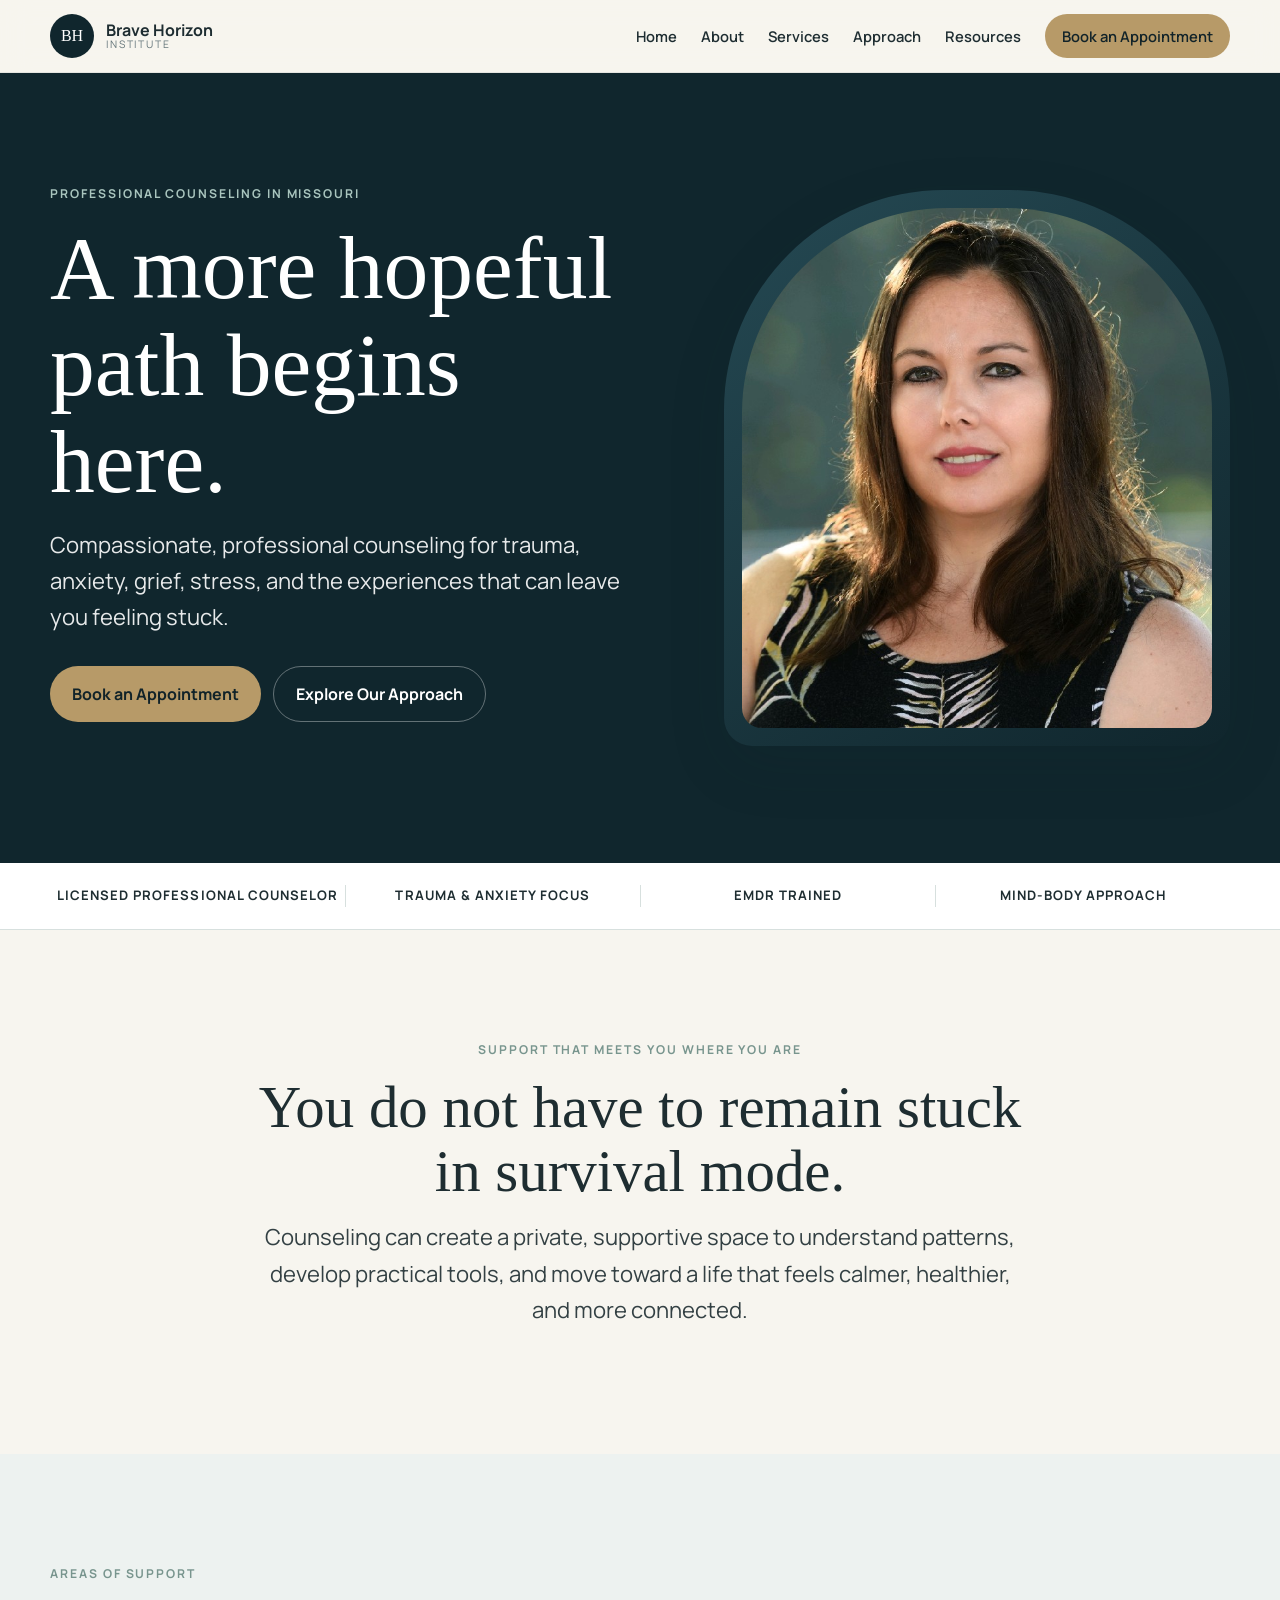
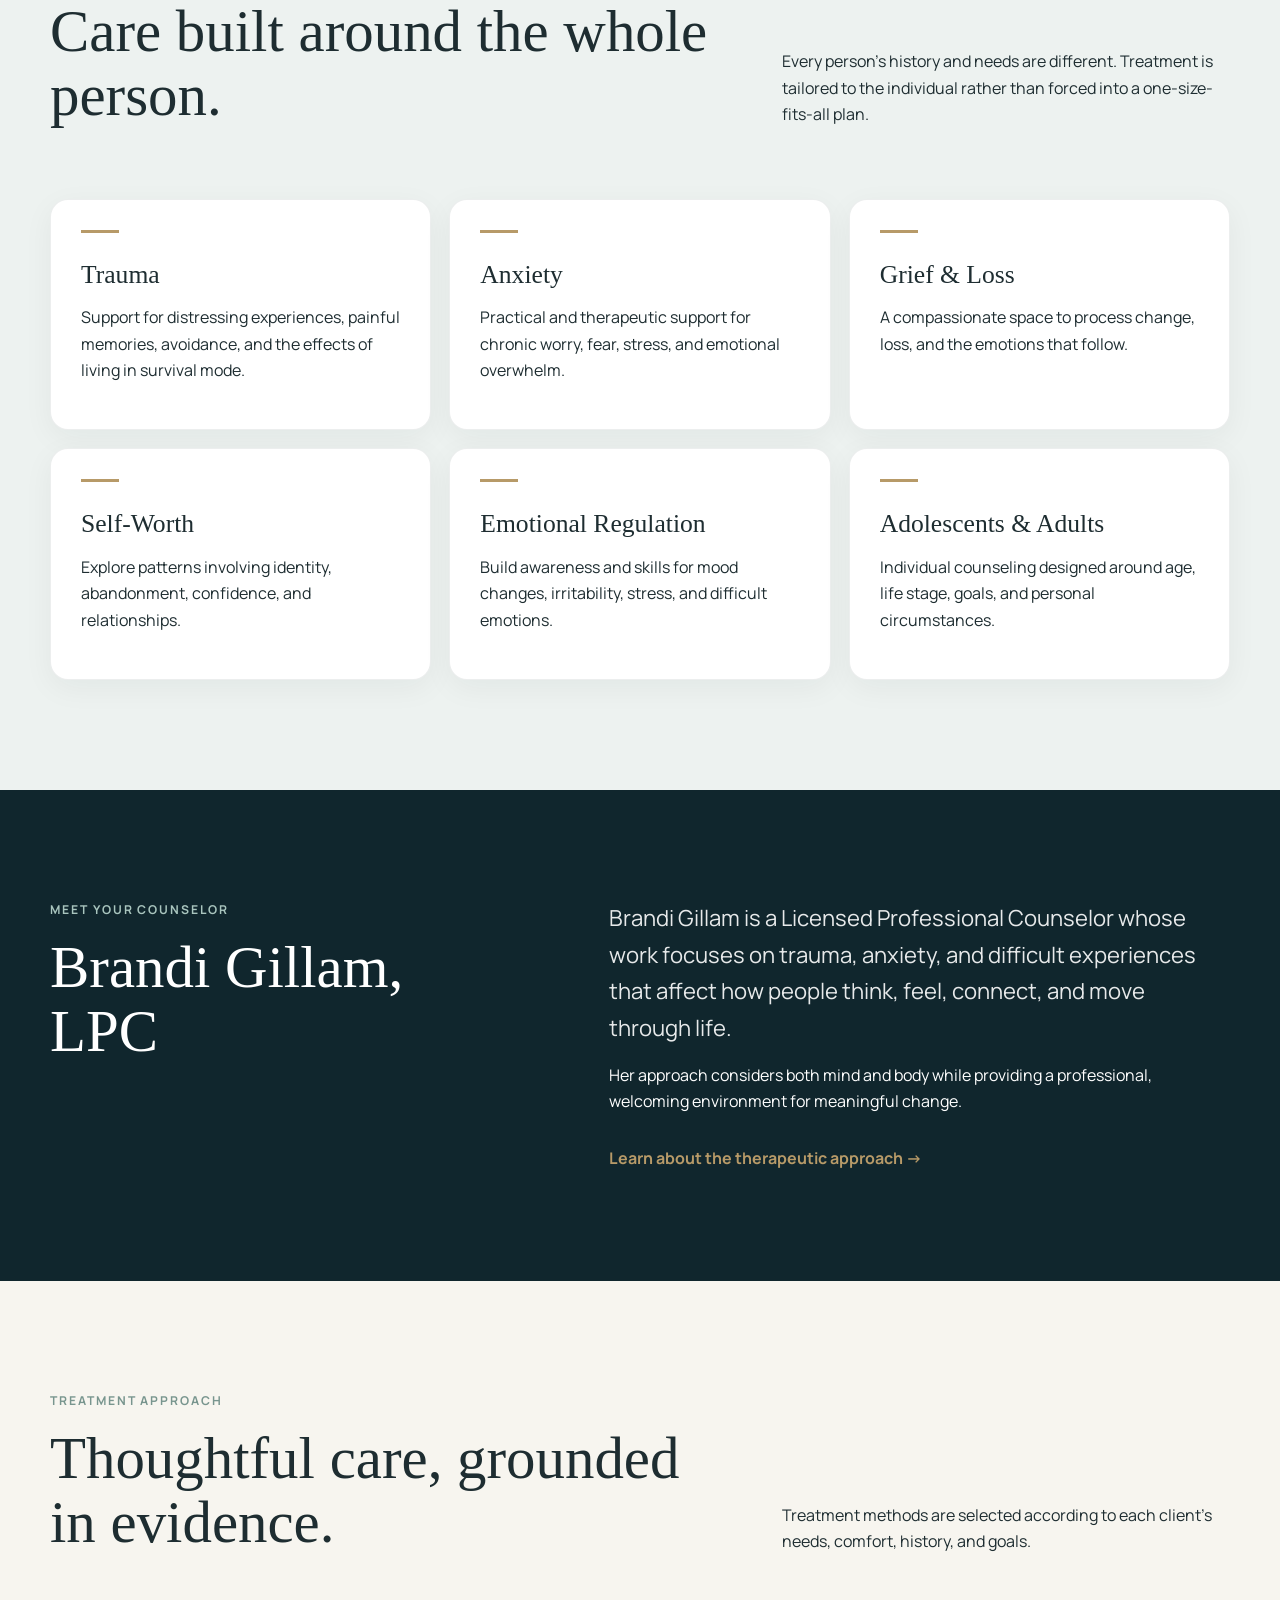
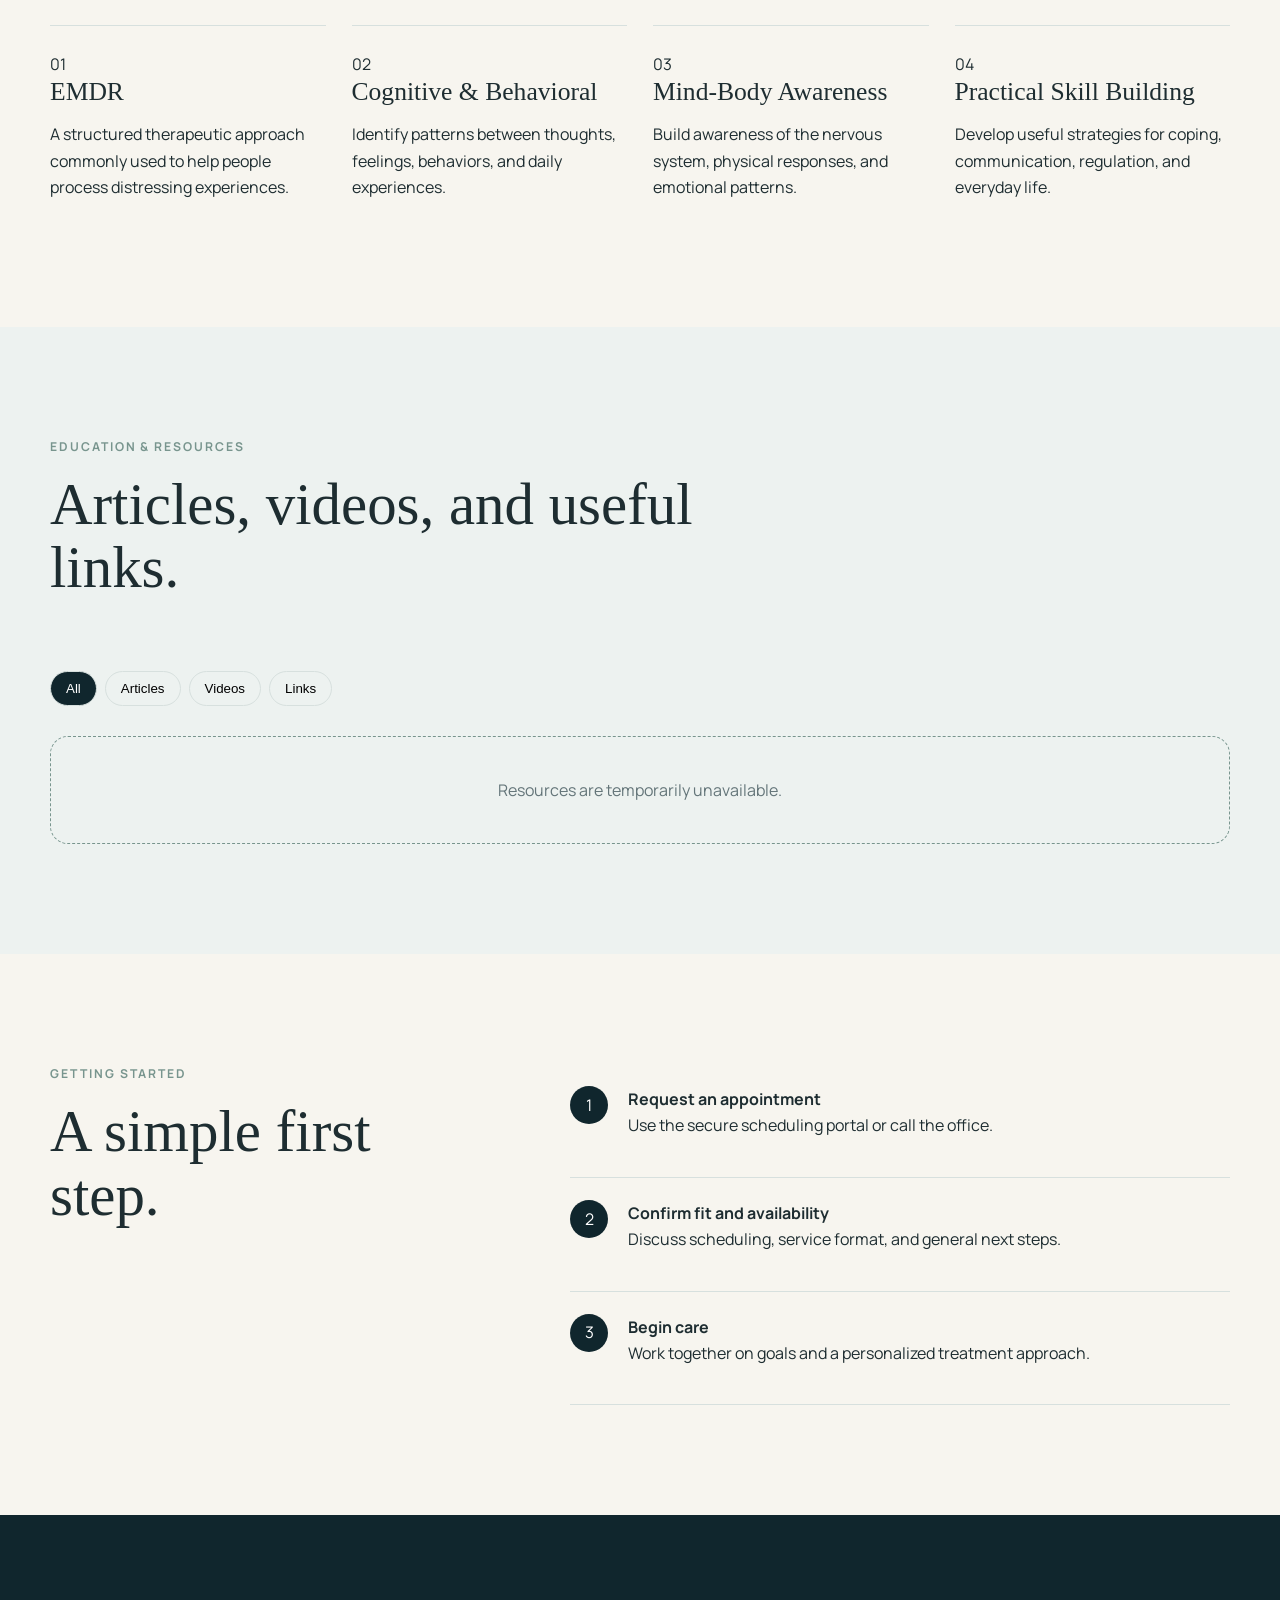
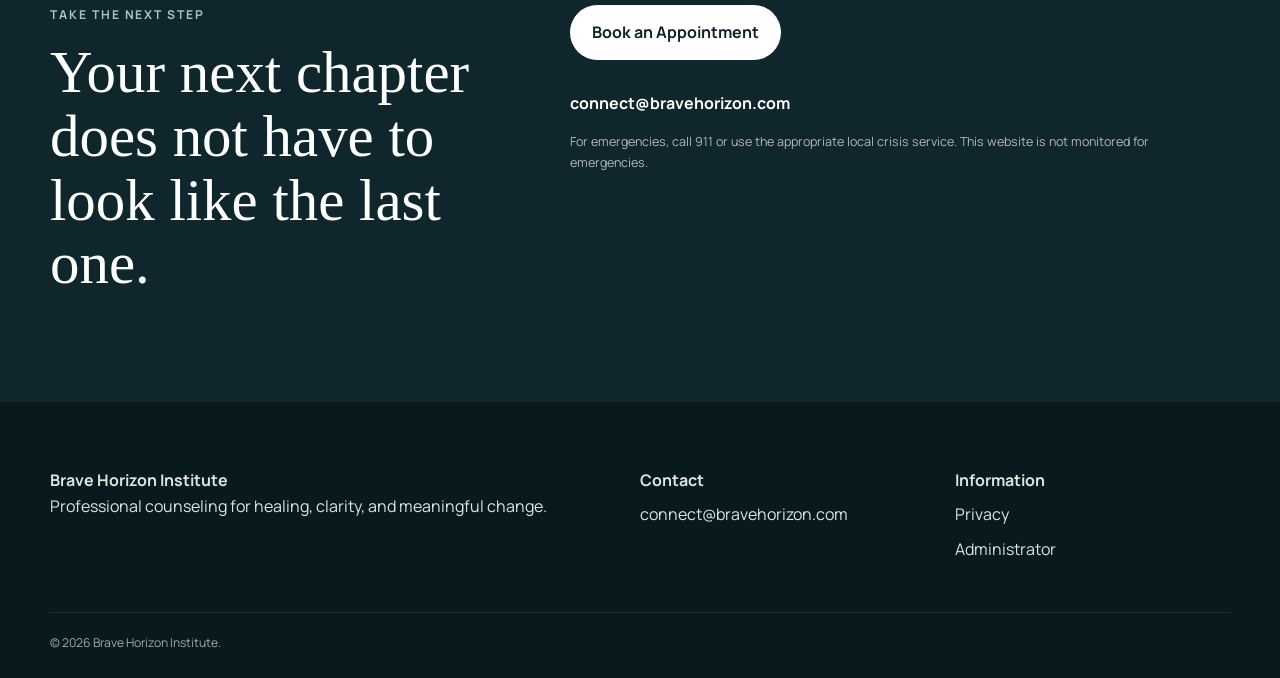
==== index.html @ 256e365d "Add files via upload" ====
<!doctype html>
<html lang="en">
<head>
  <meta charset="utf-8"><meta name="viewport" content="width=device-width, initial-scale=1">
  <title>Brave Horizon Institute | Professional Counseling</title>
  <meta name="description" content="Professional counseling for healing, clarity, and meaningful change.">
  <meta name="theme-color" content="#10262d">
  <link rel="preconnect" href="https://fonts.googleapis.com"><link rel="preconnect" href="https://fonts.gstatic.com" crossorigin>
  <link href="https://fonts.googleapis.com/css2?family=DM+Serif+Display&family=Manrope:wght@400;500;600;700&display=swap" rel="stylesheet">
  <link rel="stylesheet" href="assets/css/styles.css">
</head>
<body>
<a class="skip-link" href="#main">Skip to content</a>
<header class="site-header">
  <a class="brand" href="#home"><span class="brand-mark">BH</span><span><strong>Brave Horizon</strong><small>Institute</small></span></a>
  <button class="nav-toggle" aria-expanded="false" aria-controls="primary-nav">Menu</button>
  <nav id="primary-nav" class="primary-nav"><a href="#home">Home</a><a href="#about">About</a><a href="#services">Services</a><a href="#approach">Approach</a><a href="#resources">Resources</a><a class="button button-small" data-booking-link href="#contact">Book an Appointment</a></nav>
</header>
<main id="main">
<section id="home" class="hero dark-section"><div class="hero-grid container">
  <div class="hero-copy"><p class="eyebrow">Professional counseling in Missouri</p><h1 id="hero-title">A more hopeful path begins here.</h1><p id="hero-text" class="lead">Compassionate, professional counseling for trauma, anxiety, grief, stress, and the experiences that can leave you feeling stuck.</p><div class="actions"><a class="button" data-booking-link href="#contact">Book an Appointment</a><a class="button button-ghost" href="#approach">Explore Our Approach</a></div><p class="privacy-note"></p></div>
  <div class="portrait-card">
    <img
        src="assets/images/brandi-hero.jpg"
        alt="Brandi Gillam, Licensed Professional Counselor"
        class="portrait-image">
</div>
</div></section>
<section class="trust-strip"><div class="container trust-grid"><span>Licensed Professional Counselor</span><span>Trauma & Anxiety Focus</span><span>EMDR Trained</span><span>Mind-Body Approach</span></div></section>
<section class="section light-section"><div class="container narrow"><p class="eyebrow">Support that meets you where you are</p><h2>You do not have to remain stuck in survival mode.</h2><p class="large-copy">Counseling can create a private, supportive space to understand patterns, develop practical tools, and move toward a life that feels calmer, healthier, and more connected.</p></div></section>
<section id="services" class="section soft-section"><div class="container"><div class="section-heading"><div><p class="eyebrow">Areas of support</p><h2>Care built around the whole person.</h2></div><p>Every person’s history and needs are different. Treatment is tailored to the individual rather than forced into a one-size-fits-all plan.</p></div><div class="card-grid">
<article class="service-card"><h3>Trauma</h3><p>Support for distressing experiences, painful memories, avoidance, and the effects of living in survival mode.</p></article><article class="service-card"><h3>Anxiety</h3><p>Practical and therapeutic support for chronic worry, fear, stress, and emotional overwhelm.</p></article><article class="service-card"><h3>Grief & Loss</h3><p>A compassionate space to process change, loss, and the emotions that follow.</p></article><article class="service-card"><h3>Self-Worth</h3><p>Explore patterns involving identity, abandonment, confidence, and relationships.</p></article><article class="service-card"><h3>Emotional Regulation</h3><p>Build awareness and skills for mood changes, irritability, stress, and difficult emotions.</p></article><article class="service-card"><h3>Adolescents & Adults</h3><p>Individual counseling designed around age, life stage, goals, and personal circumstances.</p></article>
</div></div></section>
<section id="about" class="section dark-section"><div class="container split"><div><p class="eyebrow">Meet your counselor</p><h2>Brandi Gillam, LPC</h2></div><div><p class="large-copy" id="about-text">Brandi Gillam is a Licensed Professional Counselor whose work focuses on trauma, anxiety, and difficult experiences that affect how people think, feel, connect, and move through life.</p><p>Her approach considers both mind and body while providing a professional, welcoming environment for meaningful change.</p><a class="text-link" href="#approach">Learn about the therapeutic approach →</a></div></div></section>
<section id="approach" class="section light-section"><div class="container"><div class="section-heading"><div><p class="eyebrow">Treatment approach</p><h2>Thoughtful care, grounded in evidence.</h2></div><p>Treatment methods are selected according to each client’s needs, comfort, history, and goals.</p></div><div class="approach-grid"><article><span>01</span><h3>EMDR</h3><p>A structured therapeutic approach commonly used to help people process distressing experiences.</p></article><article><span>02</span><h3>Cognitive & Behavioral</h3><p>Identify patterns between thoughts, feelings, behaviors, and daily experiences.</p></article><article><span>03</span><h3>Mind-Body Awareness</h3><p>Build awareness of the nervous system, physical responses, and emotional patterns.</p></article><article><span>04</span><h3>Practical Skill Building</h3><p>Develop useful strategies for coping, communication, regulation, and everyday life.</p></article></div></div></section>
<section id="resources" class="section soft-section"><div class="container"><div class="section-heading"><div><p class="eyebrow">Education & resources</p><h2>Articles, videos, and useful links.</h2></div><p></p></div><div class="filter-row"><button class="filter active" data-filter="all">All</button><button class="filter" data-filter="article">Articles</button><button class="filter" data-filter="video">Videos</button><button class="filter" data-filter="link">Links</button></div><div id="resource-grid" class="resource-grid"><div class="empty-state">Resources will appear here after the Google Apps Script URL is configured.</div></div></div></section>
<section class="section light-section"><div class="container process"><div><p class="eyebrow">Getting started</p><h2>A simple first step.</h2></div><ol><li><span>1</span><div><strong>Request an appointment</strong><p>Use the secure scheduling portal or call the office.</p></div></li><li><span>2</span><div><strong>Confirm fit and availability</strong><p>Discuss scheduling, service format, and general next steps.</p></div></li><li><span>3</span><div><strong>Begin care</strong><p>Work together on goals and a personalized treatment approach.</p></div></li></ol></div></section>
<section id="contact" class="cta dark-section"><div class="container cta-grid"><div><p class="eyebrow">Take the next step</p><h2>Your next chapter does not have to look like the last one.</h2></div><div class="cta-actions"><a class="button button-light" data-booking-link href="mailto:connect@bravehorizon.com">Book an Appointment</a><a class="text-link light-link" href="mailto:connect@bravehorizon.com">connect@bravehorizon.com</a><p class="privacy-note">For emergencies, call 911 or use the appropriate local crisis service. This website is not monitored for emergencies.</p></div></div></section>
</main>
<footer class="site-footer"><div class="container footer-grid"><div><strong>Brave Horizon Institute</strong><p>Professional counseling for healing, clarity, and meaningful change.</p></div><div><strong>Contact</strong><a href="mailto:connect@bravehorizon.com">connect@bravehorizon.com</a></div><div><strong>Information</strong><a href="privacy.html">Privacy</a><a href="admin.html">Administrator</a></div></div><div class="container footer-bottom">© <span id="year"></span> Brave Horizon Institute.</div></footer>
<script src="assets/js/config.js"></script><script src="assets/js/site.js"></script>
</body></html>
---- assets/css/styles.css ----
:root{--navy:#10262d;--ivory:#f7f5ef;--white:#fff;--sage:#78958e;--gold:#b79a68;--text:#1e2d31;--muted:#647579;--line:#d7e0de;--soft:#edf2f0;--danger:#8a4a51;--radius:18px;--shadow:0 20px 60px rgba(16,38,45,.12)}*{box-sizing:border-box}html{scroll-behavior:smooth}body{margin:0;font-family:Manrope,Arial,sans-serif;color:var(--text);background:var(--ivory);line-height:1.65}h1,h2,h3{font-family:Georgia,serif;font-weight:400;line-height:1.08;margin:0 0 1rem}h1{font-size:clamp(3rem,7vw,6.5rem)}h2{font-size:clamp(2.2rem,4.6vw,4.3rem)}h3{font-size:1.6rem}p{margin:0 0 1rem}a{color:inherit}.container{width:min(1180px,calc(100% - 40px));margin:auto}.narrow{width:min(780px,calc(100% - 40px));text-align:center}.section{padding:110px 0}.dark-section{background:var(--navy);color:var(--white)}.light-section{background:var(--ivory)}.soft-section{background:var(--soft)}.eyebrow{text-transform:uppercase;letter-spacing:.16em;font-weight:700;font-size:.76rem;color:var(--sage)}.dark-section .eyebrow{color:#a9c5be}.lead,.large-copy{font-size:clamp(1.12rem,2vw,1.38rem);opacity:.9}.skip-link{position:absolute;left:-9999px}.skip-link:focus{left:15px;top:15px;z-index:1000;background:#fff;padding:10px}.site-header{position:sticky;top:0;z-index:50;display:flex;align-items:center;justify-content:space-between;padding:14px max(20px,calc((100vw - 1180px)/2));background:rgba(247,245,239,.94);backdrop-filter:blur(14px);border-bottom:1px solid rgba(16,38,45,.08)}.brand{display:flex;align-items:center;gap:12px;text-decoration:none}.brand-mark{width:44px;height:44px;border-radius:50%;background:var(--navy);color:#fff;display:grid;place-items:center;font-family:Georgia,serif}.brand strong,.brand small{display:block;line-height:1.1}.brand small{text-transform:uppercase;letter-spacing:.18em;font-size:.65rem;color:var(--muted)}.primary-nav{display:flex;align-items:center;gap:24px}.primary-nav a{text-decoration:none;font-weight:600;font-size:.92rem}.nav-toggle{display:none}.button{display:inline-flex;justify-content:center;align-items:center;border:0;border-radius:999px;padding:14px 22px;background:var(--gold);color:#112329;text-decoration:none;font:inherit;font-weight:700;cursor:pointer}.button-small{padding:10px 17px}.button-ghost{background:transparent;color:#fff;border:1px solid rgba(255,255,255,.35)}.button-light{background:#fff}.button-secondary{background:#dfe7e4}.hero{min-height:790px;display:flex;align-items:center;padding:90px 0}.hero-grid{display:grid;grid-template-columns:1.08fr .92fr;gap:80px;align-items:center}.actions{display:flex;gap:12px;flex-wrap:wrap;margin:30px 0}.privacy-note{font-size:.78rem;opacity:.68;max-width:580px}.portrait-card{background:linear-gradient(145deg,#254953,#10262d);padding:18px;border-radius:220px 220px 28px 28px;box-shadow:var(--shadow)}.portrait-placeholder{min-height:520px;border-radius:205px 205px 20px 20px;border:1px solid rgba(255,255,255,.2);display:flex;flex-direction:column;align-items:center;justify-content:center;text-align:center;padding:40px}.trust-strip{background:#fff;border-bottom:1px solid var(--line)}.trust-grid{display:grid;grid-template-columns:repeat(4,1fr);padding:22px 0;text-align:center;font-size:.82rem;font-weight:700;text-transform:uppercase;letter-spacing:.08em}.trust-grid span+span{border-left:1px solid var(--line)}.section-heading{display:grid;grid-template-columns:1.2fr .8fr;gap:60px;align-items:end;margin-bottom:55px}.card-grid,.resource-grid{display:grid;grid-template-columns:repeat(3,1fr);gap:18px}.service-card,.resource-card{background:#fff;padding:30px;border-radius:var(--radius);border:1px solid rgba(16,38,45,.08);box-shadow:0 8px 30px rgba(16,38,45,.05)}.service-card:before{content:"";display:block;width:38px;height:3px;background:var(--gold);margin-bottom:28px}.split{display:grid;grid-template-columns:.85fr 1.15fr;gap:100px}.text-link{display:inline-block;margin-top:14px;font-weight:700;color:var(--gold);text-decoration:none}.approach-grid{display:grid;grid-template-columns:repeat(4,1fr);gap:26px}.approach-grid article{border-top:1px solid var(--line);padding-top:25px}.filter-row{display:flex;gap:8px;margin-bottom:30px;flex-wrap:wrap}.filter{border:1px solid var(--line);background:transparent;border-radius:999px;padding:9px 15px;cursor:pointer}.filter.active{background:var(--navy);color:#fff}.resource-card img{width:100%;height:190px;object-fit:cover;border-radius:12px;margin-bottom:18px}.resource-meta{display:flex;gap:12px;font-size:.72rem;text-transform:uppercase;letter-spacing:.1em;color:var(--muted)}.empty-state{grid-column:1/-1;border:1px dashed var(--sage);padding:40px;text-align:center;border-radius:var(--radius);color:var(--muted)}.process,.cta-grid{display:grid;grid-template-columns:.8fr 1.2fr;gap:80px}.process ol{list-style:none;margin:0;padding:0}.process li{display:flex;gap:20px;padding:22px 0;border-bottom:1px solid var(--line)}.process li>span{width:38px;height:38px;display:grid;place-items:center;border-radius:50%;background:var(--navy);color:#fff}.cta{padding:90px 0}.cta-actions{display:flex;flex-direction:column;align-items:flex-start;gap:16px}.light-link{color:#fff}.site-footer{background:#091a1f;color:#dbe6e3;padding:65px 0 25px}.footer-grid{display:grid;grid-template-columns:2fr 1fr 1fr;gap:40px}.footer-grid a{display:block;text-decoration:none;margin-top:8px}.footer-bottom{margin-top:50px;padding-top:20px;border-top:1px solid rgba(255,255,255,.12);font-size:.76rem;opacity:.7}.legal-page{padding:70px 0;max-width:800px}.legal-page h1{font-size:3.5rem}.legal-page h2{font-size:2rem;margin-top:35px}.admin-body{background:var(--navy);min-height:100vh}.admin-shell{width:min(1250px,calc(100% - 32px));margin:auto;padding:35px 0;display:grid;grid-template-columns:340px 1fr;gap:28px}.admin-brand{color:#fff;padding:25px}.admin-brand .brand{margin-bottom:100px}.admin-panel{background:var(--ivory);border-radius:24px;padding:38px;min-height:85vh}.admin-panel h2{font-size:2.6rem}label{display:block;font-size:.84rem;font-weight:700;margin-bottom:17px}input,textarea,select{width:100%;margin-top:7px;border:1px solid var(--line);border-radius:10px;background:#fff;padding:12px 13px;font:inherit;color:var(--text)}.field-grid{display:grid;grid-template-columns:1fr 1fr;gap:18px}.form-actions,.dashboard-header{display:flex;justify-content:space-between;gap:12px;align-items:center}.security-banner{padding:15px;background:#fff3d9;border:1px solid #e1c57d;border-radius:10px;margin-bottom:25px}.content-form{background:#fff;padding:25px;border-radius:16px;border:1px solid var(--line)}.admin-table-wrap{overflow:auto;margin-top:30px}.admin-table{width:100%;border-collapse:collapse;background:#fff}.admin-table th,.admin-table td{text-align:left;padding:13px;border-bottom:1px solid var(--line);font-size:.85rem}.table-actions{display:flex;gap:6px}.mini-button{border:0;border-radius:8px;padding:7px 10px;cursor:pointer}.danger{color:var(--danger)}
@media(max-width:900px){.primary-nav{display:none;position:absolute;left:20px;right:20px;top:72px;background:#fff;padding:20px;border-radius:15px;box-shadow:var(--shadow);flex-direction:column}.primary-nav.open{display:flex}.nav-toggle{display:block}.hero-grid,.section-heading,.split,.process,.cta-grid,.admin-shell{grid-template-columns:1fr}.trust-grid,.approach-grid{grid-template-columns:repeat(2,1fr)}.card-grid,.resource-grid{grid-template-columns:repeat(2,1fr)}.admin-brand .brand{margin-bottom:30px}}@media(max-width:620px){.section{padding:75px 0}.card-grid,.resource-grid,.trust-grid,.approach-grid,.footer-grid,.field-grid{grid-template-columns:1fr}.trust-grid span+span{border-left:0;border-top:1px solid var(--line);padding-top:12px}.portrait-placeholder{min-height:380px}.admin-panel{padding:22px}}
.portrait-image{
    width:100%;
    display:block;
    border-radius:205px 205px 20px 20px;
    object-fit:cover;
    min-height:520px;
}
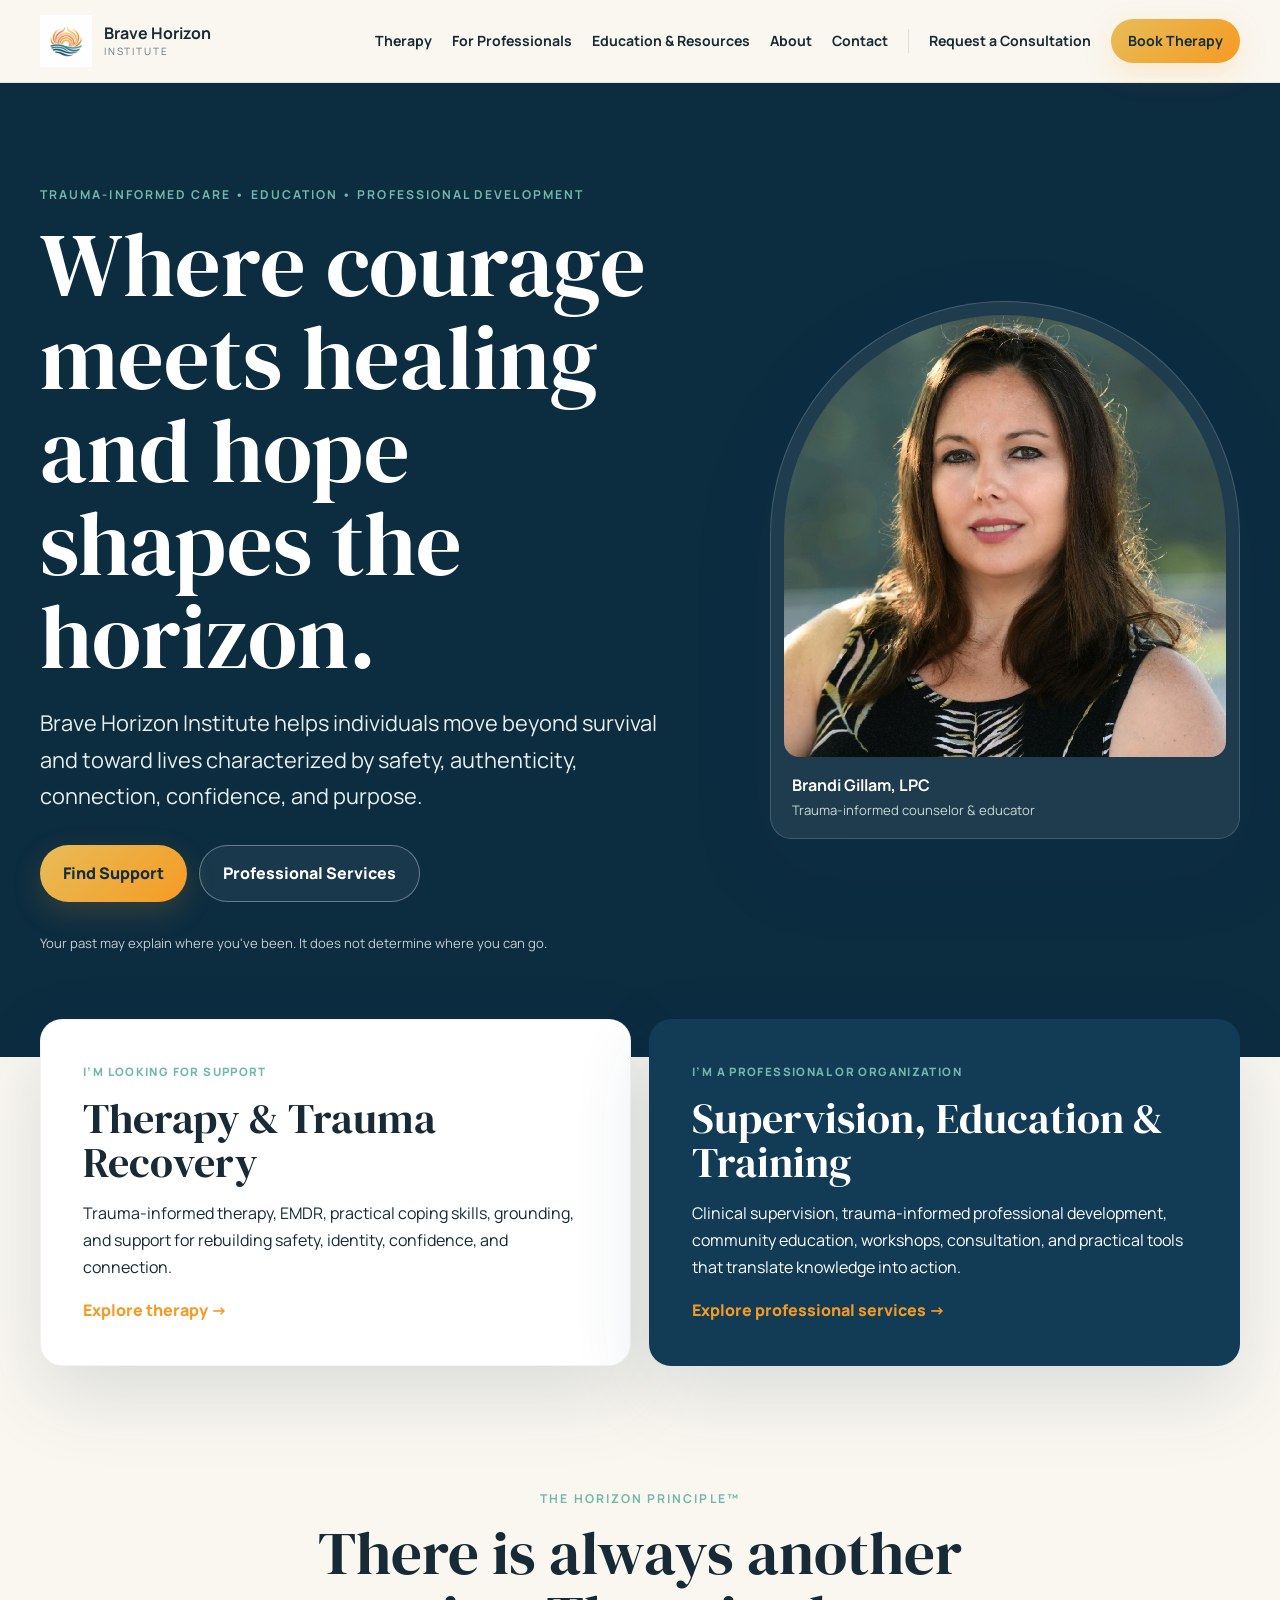
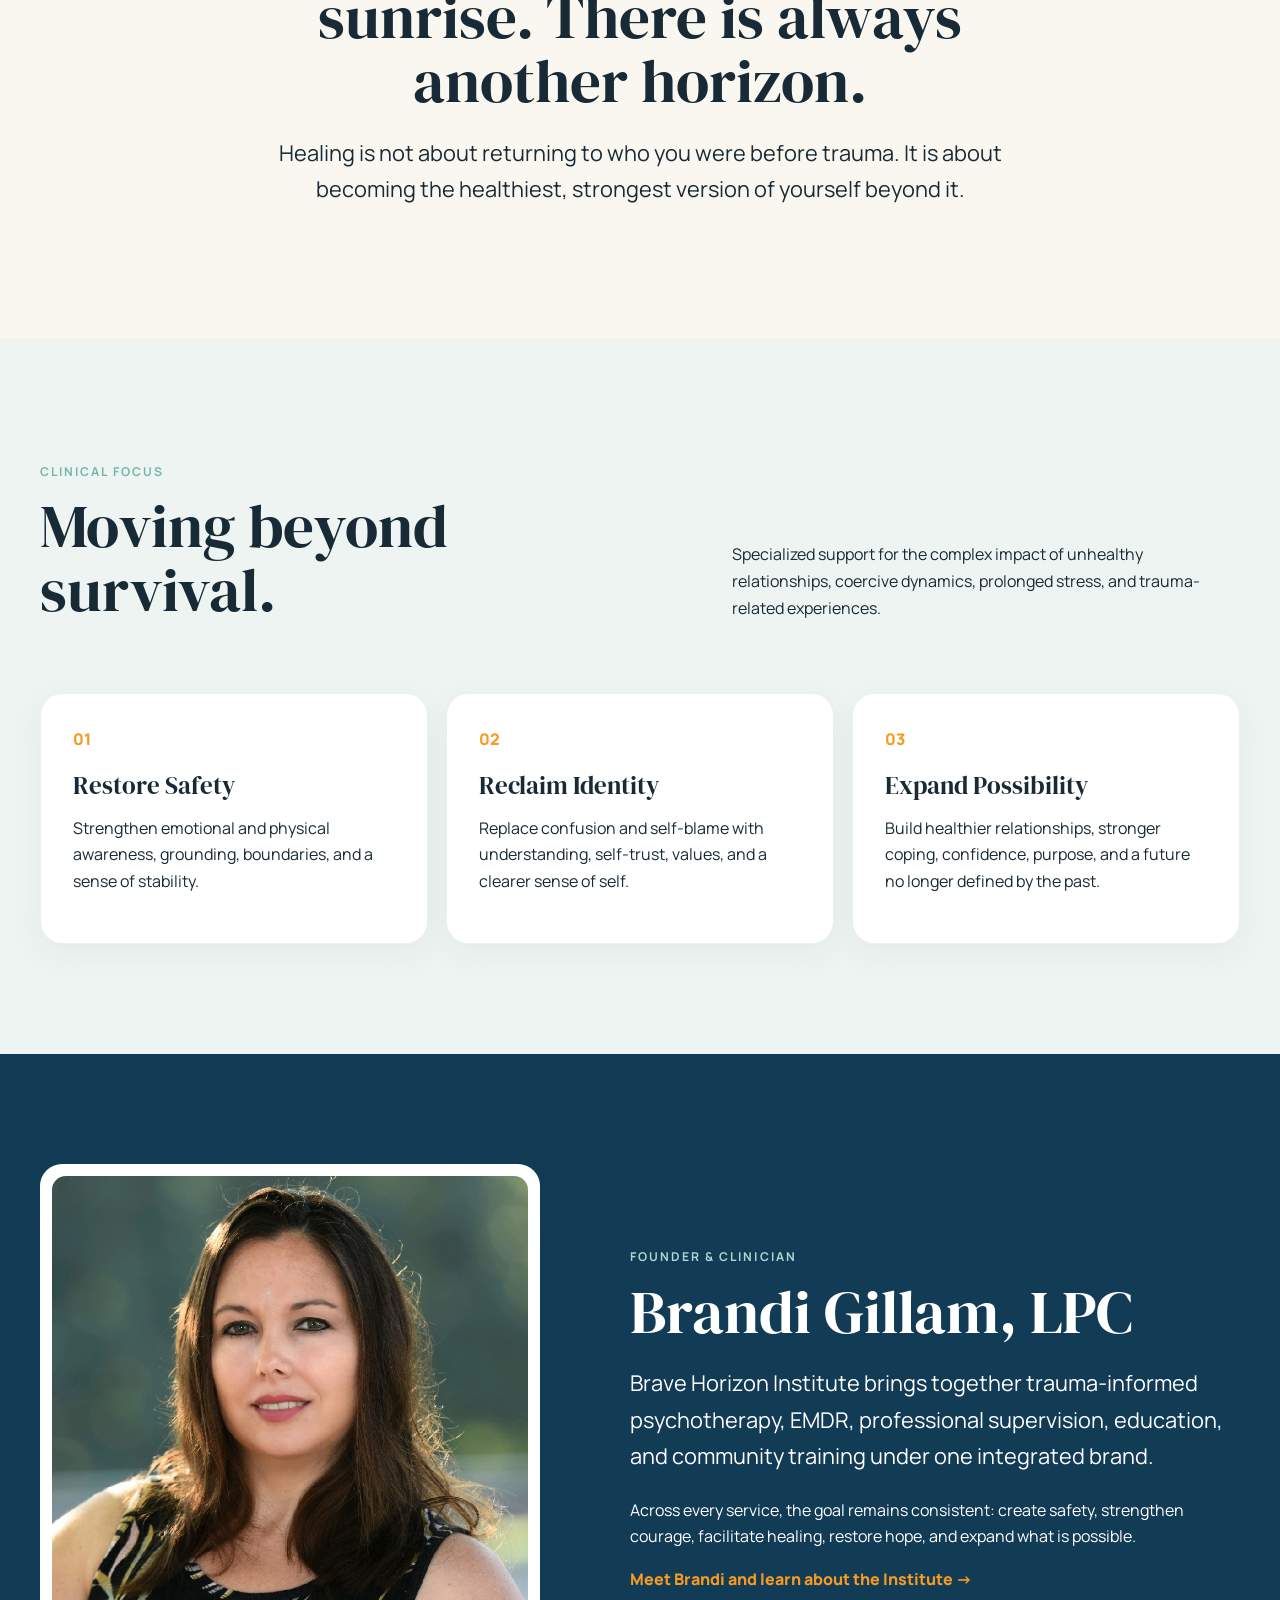
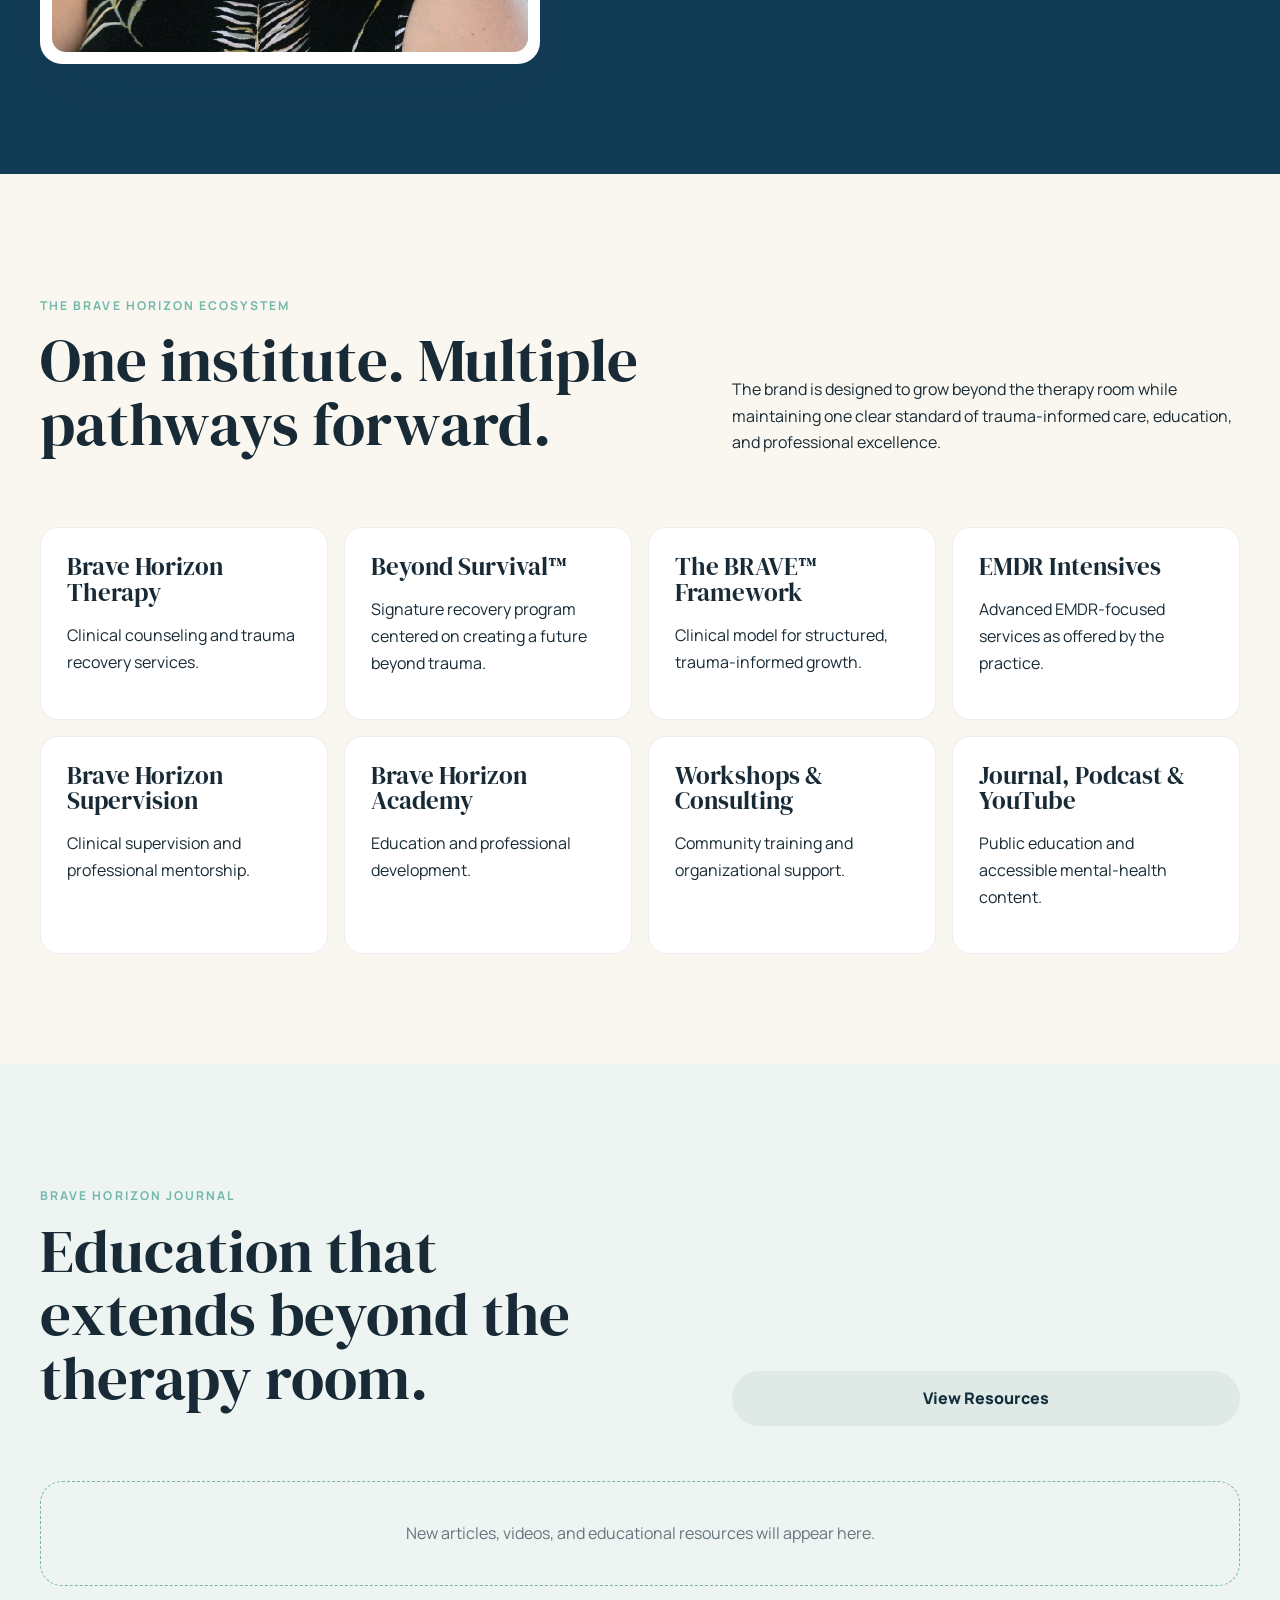
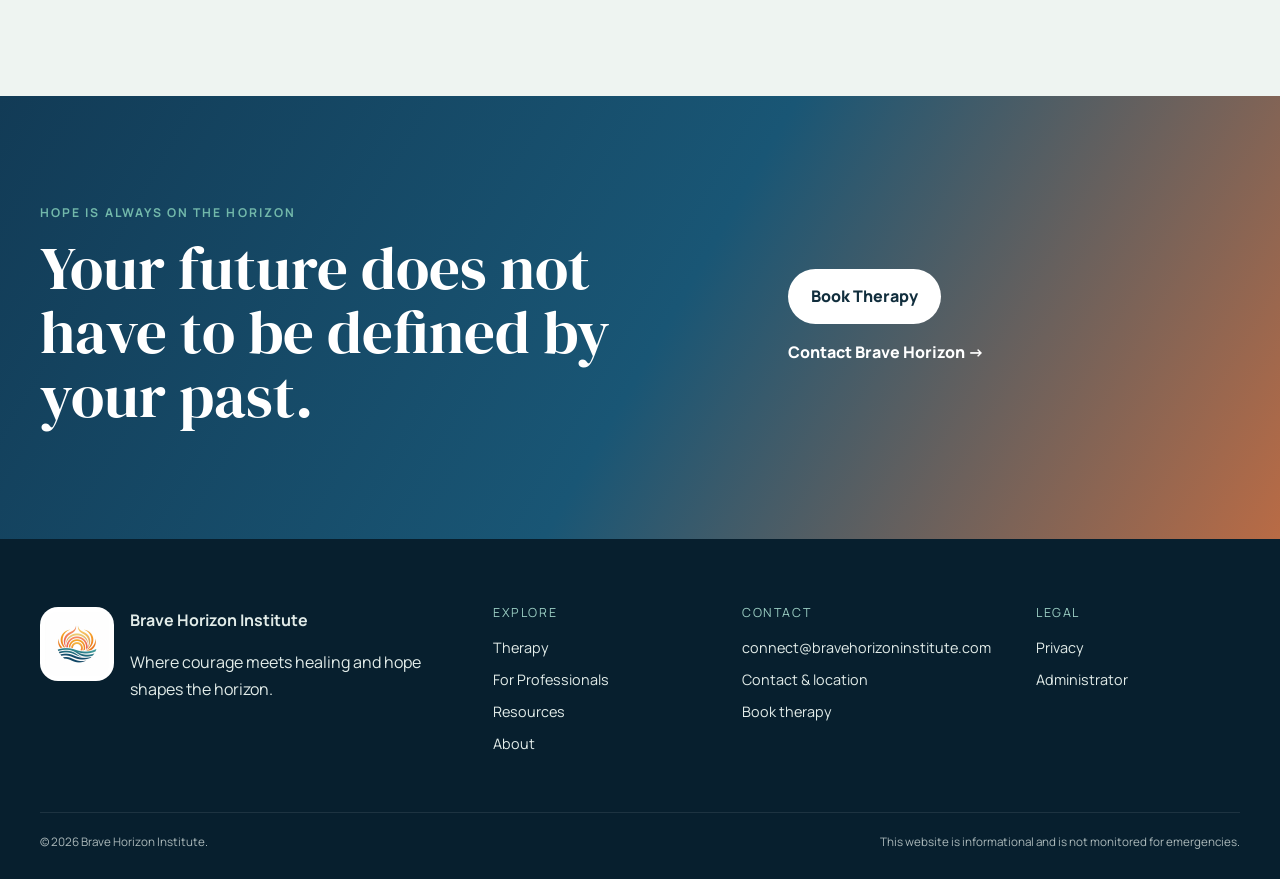
==== commit 8df88bd3: "Add files via upload" ====
--- a/index.html
+++ b/index.html
@@ -1,42 +1,167 @@
 <!doctype html>
 <html lang="en">
 <head>
-  <meta charset="utf-8"><meta name="viewport" content="width=device-width, initial-scale=1">
-  <title>Brave Horizon Institute | Professional Counseling</title>
-  <meta name="description" content="Professional counseling for healing, clarity, and meaningful change.">
-  <meta name="theme-color" content="#10262d">
-  <link rel="preconnect" href="https://fonts.googleapis.com"><link rel="preconnect" href="https://fonts.gstatic.com" crossorigin>
+  <meta charset="utf-8">
+  <meta name="viewport" content="width=device-width,initial-scale=1">
+  <title>Brave Horizon Institute | Trauma-Informed Therapy, Education & Professional Development</title>
+  <meta name="description" content="Trauma-informed therapy, education, supervision, and professional development focused on moving beyond survival.">
+  <meta name="theme-color" content="#123b56">
+  <link rel="preconnect" href="https://fonts.googleapis.com">
+  <link rel="preconnect" href="https://fonts.gstatic.com" crossorigin>
   <link href="https://fonts.googleapis.com/css2?family=DM+Serif+Display&family=Manrope:wght@400;500;600;700&display=swap" rel="stylesheet">
   <link rel="stylesheet" href="assets/css/styles.css">
 </head>
 <body>
 <a class="skip-link" href="#main">Skip to content</a>
-<header class="site-header">
-  <a class="brand" href="#home"><span class="brand-mark">BH</span><span><strong>Brave Horizon</strong><small>Institute</small></span></a>
-  <button class="nav-toggle" aria-expanded="false" aria-controls="primary-nav">Menu</button>
-  <nav id="primary-nav" class="primary-nav"><a href="#home">Home</a><a href="#about">About</a><a href="#services">Services</a><a href="#approach">Approach</a><a href="#resources">Resources</a><a class="button button-small" data-booking-link href="#contact">Book an Appointment</a></nav>
+
+<header class="site-header" data-header>
+  <div class="container nav-shell">
+    <a class="brand" href="index.html" aria-label="Brave Horizon Institute home">
+      <img src="assets/images/brave-horizon-logo-primary.png" alt="" class="brand-logo">
+      <span class="brand-wordmark"><strong>Brave Horizon</strong><small>Institute</small></span>
+    </a>
+    <button class="nav-toggle" aria-expanded="false" aria-controls="site-nav">Menu</button>
+    <nav id="site-nav" class="site-nav" aria-label="Primary navigation">
+      <a href="therapy.html">Therapy</a>
+      <a href="professionals.html">For Professionals</a>
+      <a href="resources.html">Education & Resources</a>
+      <a href="about.html">About</a>
+      <a href="contact.html">Contact</a>
+      <a class="portal-link" href="consultation.html">Request a Consultation</a>
+      <a class="button button-small" href="book.html">Book Therapy</a>
+    </nav>
+  </div>
 </header>
+
 <main id="main">
-<section id="home" class="hero dark-section"><div class="hero-grid container">
-  <div class="hero-copy"><p class="eyebrow">Professional counseling in Missouri</p><h1 id="hero-title">A more hopeful path begins here.</h1><p id="hero-text" class="lead">Compassionate, professional counseling for trauma, anxiety, grief, stress, and the experiences that can leave you feeling stuck.</p><div class="actions"><a class="button" data-booking-link href="#contact">Book an Appointment</a><a class="button button-ghost" href="#approach">Explore Our Approach</a></div><p class="privacy-note"></p></div>
-  <div class="portrait-card">
-    <img
-        src="assets/images/brandi-hero.jpg"
-        alt="Brandi Gillam, Licensed Professional Counselor"
-        class="portrait-image">
-</div>
-</div></section>
-<section class="trust-strip"><div class="container trust-grid"><span>Licensed Professional Counselor</span><span>Trauma & Anxiety Focus</span><span>EMDR Trained</span><span>Mind-Body Approach</span></div></section>
-<section class="section light-section"><div class="container narrow"><p class="eyebrow">Support that meets you where you are</p><h2>You do not have to remain stuck in survival mode.</h2><p class="large-copy">Counseling can create a private, supportive space to understand patterns, develop practical tools, and move toward a life that feels calmer, healthier, and more connected.</p></div></section>
-<section id="services" class="section soft-section"><div class="container"><div class="section-heading"><div><p class="eyebrow">Areas of support</p><h2>Care built around the whole person.</h2></div><p>Every person’s history and needs are different. Treatment is tailored to the individual rather than forced into a one-size-fits-all plan.</p></div><div class="card-grid">
-<article class="service-card"><h3>Trauma</h3><p>Support for distressing experiences, painful memories, avoidance, and the effects of living in survival mode.</p></article><article class="service-card"><h3>Anxiety</h3><p>Practical and therapeutic support for chronic worry, fear, stress, and emotional overwhelm.</p></article><article class="service-card"><h3>Grief & Loss</h3><p>A compassionate space to process change, loss, and the emotions that follow.</p></article><article class="service-card"><h3>Self-Worth</h3><p>Explore patterns involving identity, abandonment, confidence, and relationships.</p></article><article class="service-card"><h3>Emotional Regulation</h3><p>Build awareness and skills for mood changes, irritability, stress, and difficult emotions.</p></article><article class="service-card"><h3>Adolescents & Adults</h3><p>Individual counseling designed around age, life stage, goals, and personal circumstances.</p></article>
-</div></div></section>
-<section id="about" class="section dark-section"><div class="container split"><div><p class="eyebrow">Meet your counselor</p><h2>Brandi Gillam, LPC</h2></div><div><p class="large-copy" id="about-text">Brandi Gillam is a Licensed Professional Counselor whose work focuses on trauma, anxiety, and difficult experiences that affect how people think, feel, connect, and move through life.</p><p>Her approach considers both mind and body while providing a professional, welcoming environment for meaningful change.</p><a class="text-link" href="#approach">Learn about the therapeutic approach →</a></div></div></section>
-<section id="approach" class="section light-section"><div class="container"><div class="section-heading"><div><p class="eyebrow">Treatment approach</p><h2>Thoughtful care, grounded in evidence.</h2></div><p>Treatment methods are selected according to each client’s needs, comfort, history, and goals.</p></div><div class="approach-grid"><article><span>01</span><h3>EMDR</h3><p>A structured therapeutic approach commonly used to help people process distressing experiences.</p></article><article><span>02</span><h3>Cognitive & Behavioral</h3><p>Identify patterns between thoughts, feelings, behaviors, and daily experiences.</p></article><article><span>03</span><h3>Mind-Body Awareness</h3><p>Build awareness of the nervous system, physical responses, and emotional patterns.</p></article><article><span>04</span><h3>Practical Skill Building</h3><p>Develop useful strategies for coping, communication, regulation, and everyday life.</p></article></div></div></section>
-<section id="resources" class="section soft-section"><div class="container"><div class="section-heading"><div><p class="eyebrow">Education & resources</p><h2>Articles, videos, and useful links.</h2></div><p></p></div><div class="filter-row"><button class="filter active" data-filter="all">All</button><button class="filter" data-filter="article">Articles</button><button class="filter" data-filter="video">Videos</button><button class="filter" data-filter="link">Links</button></div><div id="resource-grid" class="resource-grid"><div class="empty-state">Resources will appear here after the Google Apps Script URL is configured.</div></div></div></section>
-<section class="section light-section"><div class="container process"><div><p class="eyebrow">Getting started</p><h2>A simple first step.</h2></div><ol><li><span>1</span><div><strong>Request an appointment</strong><p>Use the secure scheduling portal or call the office.</p></div></li><li><span>2</span><div><strong>Confirm fit and availability</strong><p>Discuss scheduling, service format, and general next steps.</p></div></li><li><span>3</span><div><strong>Begin care</strong><p>Work together on goals and a personalized treatment approach.</p></div></li></ol></div></section>
-<section id="contact" class="cta dark-section"><div class="container cta-grid"><div><p class="eyebrow">Take the next step</p><h2>Your next chapter does not have to look like the last one.</h2></div><div class="cta-actions"><a class="button button-light" data-booking-link href="mailto:connect@bravehorizon.com">Book an Appointment</a><a class="text-link light-link" href="mailto:connect@bravehorizon.com">connect@bravehorizon.com</a><p class="privacy-note">For emergencies, call 911 or use the appropriate local crisis service. This website is not monitored for emergencies.</p></div></div></section>
+<section class="hero hero-home">
+  <div class="hero-bg" aria-hidden="true"></div>
+  <div class="container hero-grid">
+    <div class="hero-copy">
+      <p class="eyebrow">Trauma-informed care • education • professional development</p>
+      <h1>Where courage meets healing and hope shapes the horizon.</h1>
+      <p class="lead">Brave Horizon Institute helps individuals move beyond survival and toward lives characterized by safety, authenticity, connection, confidence, and purpose.</p>
+      <div class="actions">
+        <a class="button" href="therapy.html">Find Support</a>
+        <a class="button button-ghost" href="professionals.html">Professional Services</a>
+      </div>
+      <p class="microcopy">Your past may explain where you've been. It does not determine where you can go.</p>
+    </div>
+    <div class="hero-portrait">
+      <img src="assets/images/brandi-about.jpg" alt="Reserved space for an approved professional portrait of Brandi Gillam">
+      <div class="portrait-caption"><strong>Brandi Gillam, LPC</strong><span>Trauma-informed counselor & educator</span></div>
+    </div>
+  </div>
+</section>
+
+<section class="audience-switch">
+  <div class="container audience-grid">
+    <a href="therapy.html" class="audience-card">
+      <span class="card-kicker">I’m looking for support</span>
+      <h2>Therapy & Trauma Recovery</h2>
+      <p>Trauma-informed therapy, EMDR, practical coping skills, grounding, and support for rebuilding safety, identity, confidence, and connection.</p>
+      <span class="arrow-link">Explore therapy →</span>
+    </a>
+    <a href="professionals.html" class="audience-card dark-card">
+      <span class="card-kicker">I’m a professional or organization</span>
+      <h2>Supervision, Education & Training</h2>
+      <p>Clinical supervision, trauma-informed professional development, community education, workshops, consultation, and practical tools that translate knowledge into action.</p>
+      <span class="arrow-link">Explore professional services →</span>
+    </a>
+  </div>
+</section>
+
+<section class="section light-section">
+  <div class="container centered narrow">
+    <p class="eyebrow">The Horizon Principle™</p>
+    <h2>There is always another sunrise. There is always another horizon.</h2>
+    <p class="large-copy">Healing is not about returning to who you were before trauma. It is about becoming the healthiest, strongest version of yourself beyond it.</p>
+  </div>
+</section>
+
+<section class="section soft-section">
+  <div class="container">
+    <div class="section-heading">
+      <div><p class="eyebrow">Clinical focus</p><h2>Moving beyond survival.</h2></div>
+      <p>Specialized support for the complex impact of unhealthy relationships, coercive dynamics, prolonged stress, and trauma-related experiences.</p>
+    </div>
+    <div class="feature-grid three">
+      <article class="feature-card"><span>01</span><h3>Restore Safety</h3><p>Strengthen emotional and physical awareness, grounding, boundaries, and a sense of stability.</p></article>
+      <article class="feature-card"><span>02</span><h3>Reclaim Identity</h3><p>Replace confusion and self-blame with understanding, self-trust, values, and a clearer sense of self.</p></article>
+      <article class="feature-card"><span>03</span><h3>Expand Possibility</h3><p>Build healthier relationships, stronger coping, confidence, purpose, and a future no longer defined by the past.</p></article>
+    </div>
+  </div>
+</section>
+
+<section class="section dark-section">
+  <div class="container split about-preview">
+    <div class="image-frame"><img src="assets/images/brandi-about.jpg" alt="Reserved space for an approved professional or office photograph of Brandi Gillam"></div>
+    <div>
+      <p class="eyebrow">Founder & clinician</p>
+      <h2>Brandi Gillam, LPC</h2>
+      <p class="large-copy">Brave Horizon Institute brings together trauma-informed psychotherapy, EMDR, professional supervision, education, and community training under one integrated brand.</p>
+      <p>Across every service, the goal remains consistent: create safety, strengthen courage, facilitate healing, restore hope, and expand what is possible.</p>
+      <a class="text-link" href="about.html">Meet Brandi and learn about the Institute →</a>
+    </div>
+  </div>
+</section>
+
+<section class="section light-section">
+  <div class="container">
+    <div class="section-heading">
+      <div><p class="eyebrow">The Brave Horizon ecosystem</p><h2>One institute. Multiple pathways forward.</h2></div>
+      <p>The brand is designed to grow beyond the therapy room while maintaining one clear standard of trauma-informed care, education, and professional excellence.</p>
+    </div>
+    <div class="ecosystem-grid">
+      <article><h3>Brave Horizon Therapy</h3><p>Clinical counseling and trauma recovery services.</p></article>
+      <article><h3>Beyond Survival™</h3><p>Signature recovery program centered on creating a future beyond trauma.</p></article>
+      <article><h3>The BRAVE™ Framework</h3><p>Clinical model for structured, trauma-informed growth.</p></article>
+      <article><h3>EMDR Intensives</h3><p>Advanced EMDR-focused services as offered by the practice.</p></article>
+      <article><h3>Brave Horizon Supervision</h3><p>Clinical supervision and professional mentorship.</p></article>
+      <article><h3>Brave Horizon Academy</h3><p>Education and professional development.</p></article>
+      <article><h3>Workshops & Consulting</h3><p>Community training and organizational support.</p></article>
+      <article><h3>Journal, Podcast & YouTube</h3><p>Public education and accessible mental-health content.</p></article>
+    </div>
+  </div>
+</section>
+
+<section class="section resource-teaser soft-section">
+  <div class="container">
+    <div class="section-heading">
+      <div><p class="eyebrow">Brave Horizon Journal</p><h2>Education that extends beyond the therapy room.</h2></div>
+      <a class="button button-secondary" href="resources.html">View Resources</a>
+    </div>
+    <div id="home-resource-grid" class="resource-grid">
+      <div class="empty-state">New articles, videos, and educational resources will appear here.</div>
+    </div>
+  </div>
+</section>
+
+<section class="cta sunrise-cta">
+  <div class="container cta-grid">
+    <div><p class="eyebrow">Hope is always on the horizon</p><h2>Your future does not have to be defined by your past.</h2></div>
+    <div class="cta-actions"><a class="button button-light" href="book.html">Book Therapy</a><a class="text-link light-link" href="contact.html">Contact Brave Horizon →</a></div>
+  </div>
+</section>
 </main>
-<footer class="site-footer"><div class="container footer-grid"><div><strong>Brave Horizon Institute</strong><p>Professional counseling for healing, clarity, and meaningful change.</p></div><div><strong>Contact</strong><a href="mailto:connect@bravehorizon.com">connect@bravehorizon.com</a></div><div><strong>Information</strong><a href="privacy.html">Privacy</a><a href="admin.html">Administrator</a></div></div><div class="container footer-bottom">© <span id="year"></span> Brave Horizon Institute.</div></footer>
-<script src="assets/js/config.js"></script><script src="assets/js/site.js"></script>
-</body></html>
+
+<footer class="site-footer">
+  <div class="container footer-grid">
+    <div class="footer-brand">
+      <img src="assets/images/brave-horizon-logo-primary.png" alt="" class="footer-logo">
+      <div><strong>Brave Horizon Institute</strong><p>Where courage meets healing and hope shapes the horizon.</p></div>
+    </div>
+    <div><h3>Explore</h3><a href="therapy.html">Therapy</a><a href="professionals.html">For Professionals</a><a href="resources.html">Resources</a><a href="about.html">About</a></div>
+    <div><h3>Contact</h3><a href="mailto:connect@bravehorizoninstitute.com">connect@bravehorizoninstitute.com</a><a href="contact.html">Contact & location</a><a href="book.html">Book therapy</a></div>
+    <div><h3>Legal</h3><a href="privacy.html">Privacy</a><a href="admin.html">Administrator</a></div>
+  </div>
+  <div class="container footer-bottom">
+    <span>© <span data-year></span> Brave Horizon Institute.</span>
+    <span>This website is informational and is not monitored for emergencies.</span>
+  </div>
+</footer>
+<script src="assets/js/config.js"></script>
+<script src="assets/js/site.js"></script>
+
+
+</body></html>
--- a/assets/css/styles.css
+++ b/assets/css/styles.css
@@ -1,9 +1,1451 @@
-:root{--navy:#10262d;--ivory:#f7f5ef;--white:#fff;--sage:#78958e;--gold:#b79a68;--text:#1e2d31;--muted:#647579;--line:#d7e0de;--soft:#edf2f0;--danger:#8a4a51;--radius:18px;--shadow:0 20px 60px rgba(16,38,45,.12)}*{box-sizing:border-box}html{scroll-behavior:smooth}body{margin:0;font-family:Manrope,Arial,sans-serif;color:var(--text);background:var(--ivory);line-height:1.65}h1,h2,h3{font-family:Georgia,serif;font-weight:400;line-height:1.08;margin:0 0 1rem}h1{font-size:clamp(3rem,7vw,6.5rem)}h2{font-size:clamp(2.2rem,4.6vw,4.3rem)}h3{font-size:1.6rem}p{margin:0 0 1rem}a{color:inherit}.container{width:min(1180px,calc(100% - 40px));margin:auto}.narrow{width:min(780px,calc(100% - 40px));text-align:center}.section{padding:110px 0}.dark-section{background:var(--navy);color:var(--white)}.light-section{background:var(--ivory)}.soft-section{background:var(--soft)}.eyebrow{text-transform:uppercase;letter-spacing:.16em;font-weight:700;font-size:.76rem;color:var(--sage)}.dark-section .eyebrow{color:#a9c5be}.lead,.large-copy{font-size:clamp(1.12rem,2vw,1.38rem);opacity:.9}.skip-link{position:absolute;left:-9999px}.skip-link:focus{left:15px;top:15px;z-index:1000;background:#fff;padding:10px}.site-header{position:sticky;top:0;z-index:50;display:flex;align-items:center;justify-content:space-between;padding:14px max(20px,calc((100vw - 1180px)/2));background:rgba(247,245,239,.94);backdrop-filter:blur(14px);border-bottom:1px solid rgba(16,38,45,.08)}.brand{display:flex;align-items:center;gap:12px;text-decoration:none}.brand-mark{width:44px;height:44px;border-radius:50%;background:var(--navy);color:#fff;display:grid;place-items:center;font-family:Georgia,serif}.brand strong,.brand small{display:block;line-height:1.1}.brand small{text-transform:uppercase;letter-spacing:.18em;font-size:.65rem;color:var(--muted)}.primary-nav{display:flex;align-items:center;gap:24px}.primary-nav a{text-decoration:none;font-weight:600;font-size:.92rem}.nav-toggle{display:none}.button{display:inline-flex;justify-content:center;align-items:center;border:0;border-radius:999px;padding:14px 22px;background:var(--gold);color:#112329;text-decoration:none;font:inherit;font-weight:700;cursor:pointer}.button-small{padding:10px 17px}.button-ghost{background:transparent;color:#fff;border:1px solid rgba(255,255,255,.35)}.button-light{background:#fff}.button-secondary{background:#dfe7e4}.hero{min-height:790px;display:flex;align-items:center;padding:90px 0}.hero-grid{display:grid;grid-template-columns:1.08fr .92fr;gap:80px;align-items:center}.actions{display:flex;gap:12px;flex-wrap:wrap;margin:30px 0}.privacy-note{font-size:.78rem;opacity:.68;max-width:580px}.portrait-card{background:linear-gradient(145deg,#254953,#10262d);padding:18px;border-radius:220px 220px 28px 28px;box-shadow:var(--shadow)}.portrait-placeholder{min-height:520px;border-radius:205px 205px 20px 20px;border:1px solid rgba(255,255,255,.2);display:flex;flex-direction:column;align-items:center;justify-content:center;text-align:center;padding:40px}.trust-strip{background:#fff;border-bottom:1px solid var(--line)}.trust-grid{display:grid;grid-template-columns:repeat(4,1fr);padding:22px 0;text-align:center;font-size:.82rem;font-weight:700;text-transform:uppercase;letter-spacing:.08em}.trust-grid span+span{border-left:1px solid var(--line)}.section-heading{display:grid;grid-template-columns:1.2fr .8fr;gap:60px;align-items:end;margin-bottom:55px}.card-grid,.resource-grid{display:grid;grid-template-columns:repeat(3,1fr);gap:18px}.service-card,.resource-card{background:#fff;padding:30px;border-radius:var(--radius);border:1px solid rgba(16,38,45,.08);box-shadow:0 8px 30px rgba(16,38,45,.05)}.service-card:before{content:"";display:block;width:38px;height:3px;background:var(--gold);margin-bottom:28px}.split{display:grid;grid-template-columns:.85fr 1.15fr;gap:100px}.text-link{display:inline-block;margin-top:14px;font-weight:700;color:var(--gold);text-decoration:none}.approach-grid{display:grid;grid-template-columns:repeat(4,1fr);gap:26px}.approach-grid article{border-top:1px solid var(--line);padding-top:25px}.filter-row{display:flex;gap:8px;margin-bottom:30px;flex-wrap:wrap}.filter{border:1px solid var(--line);background:transparent;border-radius:999px;padding:9px 15px;cursor:pointer}.filter.active{background:var(--navy);color:#fff}.resource-card img{width:100%;height:190px;object-fit:cover;border-radius:12px;margin-bottom:18px}.resource-meta{display:flex;gap:12px;font-size:.72rem;text-transform:uppercase;letter-spacing:.1em;color:var(--muted)}.empty-state{grid-column:1/-1;border:1px dashed var(--sage);padding:40px;text-align:center;border-radius:var(--radius);color:var(--muted)}.process,.cta-grid{display:grid;grid-template-columns:.8fr 1.2fr;gap:80px}.process ol{list-style:none;margin:0;padding:0}.process li{display:flex;gap:20px;padding:22px 0;border-bottom:1px solid var(--line)}.process li>span{width:38px;height:38px;display:grid;place-items:center;border-radius:50%;background:var(--navy);color:#fff}.cta{padding:90px 0}.cta-actions{display:flex;flex-direction:column;align-items:flex-start;gap:16px}.light-link{color:#fff}.site-footer{background:#091a1f;color:#dbe6e3;padding:65px 0 25px}.footer-grid{display:grid;grid-template-columns:2fr 1fr 1fr;gap:40px}.footer-grid a{display:block;text-decoration:none;margin-top:8px}.footer-bottom{margin-top:50px;padding-top:20px;border-top:1px solid rgba(255,255,255,.12);font-size:.76rem;opacity:.7}.legal-page{padding:70px 0;max-width:800px}.legal-page h1{font-size:3.5rem}.legal-page h2{font-size:2rem;margin-top:35px}.admin-body{background:var(--navy);min-height:100vh}.admin-shell{width:min(1250px,calc(100% - 32px));margin:auto;padding:35px 0;display:grid;grid-template-columns:340px 1fr;gap:28px}.admin-brand{color:#fff;padding:25px}.admin-brand .brand{margin-bottom:100px}.admin-panel{background:var(--ivory);border-radius:24px;padding:38px;min-height:85vh}.admin-panel h2{font-size:2.6rem}label{display:block;font-size:.84rem;font-weight:700;margin-bottom:17px}input,textarea,select{width:100%;margin-top:7px;border:1px solid var(--line);border-radius:10px;background:#fff;padding:12px 13px;font:inherit;color:var(--text)}.field-grid{display:grid;grid-template-columns:1fr 1fr;gap:18px}.form-actions,.dashboard-header{display:flex;justify-content:space-between;gap:12px;align-items:center}.security-banner{padding:15px;background:#fff3d9;border:1px solid #e1c57d;border-radius:10px;margin-bottom:25px}.content-form{background:#fff;padding:25px;border-radius:16px;border:1px solid var(--line)}.admin-table-wrap{overflow:auto;margin-top:30px}.admin-table{width:100%;border-collapse:collapse;background:#fff}.admin-table th,.admin-table td{text-align:left;padding:13px;border-bottom:1px solid var(--line);font-size:.85rem}.table-actions{display:flex;gap:6px}.mini-button{border:0;border-radius:8px;padding:7px 10px;cursor:pointer}.danger{color:var(--danger)}
-@media(max-width:900px){.primary-nav{display:none;position:absolute;left:20px;right:20px;top:72px;background:#fff;padding:20px;border-radius:15px;box-shadow:var(--shadow);flex-direction:column}.primary-nav.open{display:flex}.nav-toggle{display:block}.hero-grid,.section-heading,.split,.process,.cta-grid,.admin-shell{grid-template-columns:1fr}.trust-grid,.approach-grid{grid-template-columns:repeat(2,1fr)}.card-grid,.resource-grid{grid-template-columns:repeat(2,1fr)}.admin-brand .brand{margin-bottom:30px}}@media(max-width:620px){.section{padding:75px 0}.card-grid,.resource-grid,.trust-grid,.approach-grid,.footer-grid,.field-grid{grid-template-columns:1fr}.trust-grid span+span{border-left:0;border-top:1px solid var(--line);padding-top:12px}.portrait-placeholder{min-height:380px}.admin-panel{padding:22px}}
-.portrait-image{
-    width:100%;
-    display:block;
-    border-radius:205px 205px 20px 20px;
-    object-fit:cover;
-    min-height:520px;
-}+:root {
+  --midnight: #123b56;
+  --deep: #0c2c40;
+  --blue: #195675;
+  --dusty: #83b4c4;
+  --sage: #72b8aa;
+  --sage-light: #cfe5df;
+
+  --sunrise: #f59b23;
+  --gold: #e8bc58;
+  --coral: #f47d5d;
+
+  --ivory: #faf7f0;
+  --white: #ffffff;
+  --ink: #172a35;
+  --muted: #65757d;
+
+  --line: #d9e2df;
+  --soft: #eef4f1;
+
+  --shadow: 0 28px 80px rgba(18, 59, 86, 0.14);
+  --radius: 22px;
+}
+
+
+/* =========================================================
+   RESET / BASE
+   ========================================================= */
+
+* {
+  box-sizing: border-box;
+}
+
+html {
+  scroll-behavior: smooth;
+}
+
+body {
+  margin: 0;
+  font-family: Manrope, Arial, sans-serif;
+  color: var(--ink);
+  background: var(--ivory);
+  line-height: 1.68;
+}
+
+img {
+  max-width: 100%;
+  display: block;
+}
+
+a {
+  color: inherit;
+}
+
+h1,
+h2,
+h3 {
+  margin: 0 0 1rem;
+  font-family: "DM Serif Display", Georgia, serif;
+  font-weight: 400;
+  line-height: 1.04;
+}
+
+h1 {
+  font-size: clamp(3rem, 7vw, 6.6rem);
+}
+
+h2 {
+  font-size: clamp(2.25rem, 4.8vw, 4.4rem);
+}
+
+h3 {
+  font-size: 1.55rem;
+}
+
+.container {
+  width: min(1200px, calc(100% - 40px));
+  margin: 0 auto;
+}
+
+.narrow {
+  max-width: 820px;
+}
+
+.centered {
+  margin-left: auto;
+  margin-right: auto;
+  text-align: center;
+}
+
+.skip-link {
+  position: absolute;
+  left: -9999px;
+}
+
+.skip-link:focus {
+  left: 16px;
+  top: 16px;
+  z-index: 1000;
+  background: #fff;
+  padding: 10px;
+}
+
+
+/* =========================================================
+   TYPOGRAPHY / UTILITY
+   ========================================================= */
+
+.eyebrow {
+  font-size: 0.76rem;
+  letter-spacing: 0.17em;
+  text-transform: uppercase;
+  font-weight: 700;
+  color: var(--sage);
+}
+
+.lead,
+.large-copy {
+  font-size: clamp(1.12rem, 2vw, 1.36rem);
+}
+
+.microcopy {
+  font-size: 0.82rem;
+  opacity: 0.76;
+}
+
+.section {
+  padding: 110px 0;
+}
+
+.light-section {
+  background: var(--ivory);
+}
+
+.soft-section {
+  background: var(--soft);
+}
+
+.dark-section {
+  background: var(--midnight);
+  color: #fff;
+}
+
+.dark-section .eyebrow {
+  color: #a9d8ce;
+}
+
+
+/* =========================================================
+   HEADER / NAVIGATION
+   ========================================================= */
+
+.site-header {
+  position: sticky;
+  top: 0;
+  z-index: 60;
+  background: rgba(250, 247, 240, 0.94);
+  backdrop-filter: blur(16px);
+  border-bottom: 1px solid rgba(18, 59, 86, 0.09);
+}
+
+.nav-shell {
+  min-height: 82px;
+  display: flex;
+  align-items: center;
+  justify-content: space-between;
+  gap: 24px;
+}
+
+.brand {
+  display: flex;
+  align-items: center;
+  gap: 12px;
+  text-decoration: none;
+}
+
+.brand-logo {
+  width: 52px;
+  height: 52px;
+  object-fit: contain;
+  flex-shrink: 0;
+}
+
+.brand-wordmark strong,
+.brand-wordmark small {
+  display: block;
+  line-height: 1.05;
+}
+
+.brand-wordmark strong {
+  font-size: 1rem;
+}
+
+.brand-wordmark small {
+  margin-top: 4px;
+  color: var(--muted);
+  font-size: 0.63rem;
+  text-transform: uppercase;
+  letter-spacing: 0.18em;
+}
+
+.site-nav {
+  display: flex;
+  align-items: center;
+  gap: 20px;
+}
+
+.site-nav a {
+  text-decoration: none;
+  font-size: 0.88rem;
+  font-weight: 700;
+}
+
+.site-nav a:not(.button):hover {
+  color: var(--blue);
+}
+
+.portal-link {
+  border-left: 1px solid var(--line);
+  padding-left: 20px;
+}
+
+.nav-toggle {
+  display: none;
+}
+
+
+/* =========================================================
+   BUTTONS / LINKS
+   ========================================================= */
+
+.button {
+  display: inline-flex;
+  align-items: center;
+  justify-content: center;
+  border: 0;
+  border-radius: 999px;
+  padding: 14px 23px;
+  background: linear-gradient(135deg, var(--gold), var(--sunrise));
+  color: #112e3d;
+  text-decoration: none;
+  font: inherit;
+  font-weight: 800;
+  cursor: pointer;
+  box-shadow: 0 10px 30px rgba(245, 155, 35, 0.18);
+  transition:
+    transform 0.2s ease,
+    box-shadow 0.2s ease,
+    opacity 0.2s ease;
+}
+
+.button:hover {
+  transform: translateY(-2px);
+}
+
+.button:focus-visible {
+  outline: 3px solid rgba(114, 184, 170, 0.5);
+  outline-offset: 3px;
+}
+
+.button-small {
+  padding: 10px 17px;
+  font-size: 0.84rem;
+}
+
+.button-ghost {
+  background: rgba(255, 255, 255, 0.06);
+  color: #fff;
+  border: 1px solid rgba(255, 255, 255, 0.34);
+  box-shadow: none;
+}
+
+.button-secondary {
+  background: #dfeae6;
+  box-shadow: none;
+}
+
+.button-light {
+  background: #fff;
+  box-shadow: none;
+}
+
+.text-link,
+.arrow-link {
+  color: var(--sunrise);
+  font-weight: 800;
+  text-decoration: none;
+}
+
+.light-link {
+  color: #fff;
+}
+
+
+/* =========================================================
+   HOME HERO
+   ========================================================= */
+
+.hero {
+  position: relative;
+  overflow: hidden;
+}
+
+.hero-home {
+  min-height: 820px;
+  display: flex;
+  align-items: center;
+  background: var(--deep);
+  color: #fff;
+}
+
+.hero-bg {
+  position: absolute;
+  inset: 0;
+  background: url("../images/horizon-hero.svg") center / cover no-repeat;
+  opacity: 0.35;
+}
+
+.hero-bg::after {
+  content: "";
+  position: absolute;
+  inset: 0;
+  background: linear-gradient(
+    90deg,
+    rgba(12, 44, 64, 0.97) 0%,
+    rgba(12, 44, 64, 0.84) 50%,
+    rgba(12, 44, 64, 0.38) 100%
+  );
+}
+
+.hero-grid {
+  position: relative;
+  display: grid;
+  grid-template-columns: 1.12fr 0.88fr;
+  gap: 70px;
+  align-items: center;
+  padding: 90px 0;
+}
+
+.hero-copy h1 {
+  max-width: 850px;
+}
+
+.hero-copy .lead {
+  max-width: 720px;
+  color: #e7efed;
+}
+
+.actions {
+  display: flex;
+  gap: 12px;
+  flex-wrap: wrap;
+  margin: 30px 0;
+}
+
+.hero-portrait {
+  justify-self: end;
+  width: min(100%, 470px);
+  padding: 13px;
+  background: rgba(255, 255, 255, 0.08);
+  border: 1px solid rgba(255, 255, 255, 0.17);
+  border-radius: 260px 260px 24px 24px;
+  box-shadow: var(--shadow);
+}
+
+.hero-portrait img {
+  border-radius: 245px 245px 17px 17px;
+}
+
+.portrait-caption {
+  padding: 15px 8px 4px;
+}
+
+.portrait-caption strong,
+.portrait-caption span {
+  display: block;
+}
+
+.portrait-caption span {
+  color: #c9d8d5;
+  font-size: 0.82rem;
+}
+
+
+/* =========================================================
+   AUDIENCE CARDS
+   ========================================================= */
+
+.audience-switch {
+  position: relative;
+  z-index: 5;
+  margin-top: -38px;
+}
+
+.audience-grid {
+  display: grid;
+  grid-template-columns: 1fr 1fr;
+  gap: 18px;
+}
+
+.audience-card {
+  display: block;
+  padding: 42px;
+  background: #fff;
+  border: 1px solid rgba(18, 59, 86, 0.06);
+  border-radius: var(--radius);
+  text-decoration: none;
+  box-shadow: var(--shadow);
+}
+
+.audience-card h2 {
+  font-size: 2.6rem;
+}
+
+.dark-card {
+  background: var(--midnight);
+  color: #fff;
+}
+
+.card-kicker {
+  display: block;
+  margin-bottom: 16px;
+  color: var(--sage);
+  font-size: 0.72rem;
+  font-weight: 800;
+  text-transform: uppercase;
+  letter-spacing: 0.12em;
+}
+
+
+/* =========================================================
+   CONTENT SECTIONS
+   ========================================================= */
+
+.section-heading {
+  display: grid;
+  grid-template-columns: 1.1fr 0.9fr;
+  gap: 70px;
+  align-items: end;
+  margin-bottom: 55px;
+}
+
+.feature-grid {
+  display: grid;
+  gap: 18px;
+}
+
+.feature-grid.three {
+  grid-template-columns: repeat(3, 1fr);
+}
+
+.feature-card {
+  padding: 32px;
+  background: #fff;
+  border: 1px solid rgba(18, 59, 86, 0.08);
+  border-radius: var(--radius);
+  box-shadow: 0 10px 34px rgba(18, 59, 86, 0.05);
+}
+
+.feature-card > span {
+  display: block;
+  margin-bottom: 20px;
+  color: var(--sunrise);
+  font-weight: 800;
+}
+
+.split {
+  display: grid;
+  grid-template-columns: 0.9fr 1.1fr;
+  gap: 90px;
+  align-items: center;
+}
+
+.image-frame {
+  padding: 12px;
+  background: #fff;
+  border-radius: var(--radius);
+  box-shadow: var(--shadow);
+}
+
+.image-frame img {
+  border-radius: calc(var(--radius) - 8px);
+}
+
+.about-preview .text-link {
+  margin-top: 12px;
+}
+
+
+/* =========================================================
+   ECOSYSTEM / RESOURCES
+   ========================================================= */
+
+.ecosystem-grid {
+  display: grid;
+  grid-template-columns: repeat(4, 1fr);
+  gap: 16px;
+}
+
+.ecosystem-grid article {
+  padding: 26px;
+  background: #fff;
+  border: 1px solid rgba(18, 59, 86, 0.08);
+  border-radius: 18px;
+}
+
+.resource-grid {
+  display: grid;
+  grid-template-columns: repeat(3, 1fr);
+  gap: 18px;
+}
+
+.resource-card {
+  padding: 24px;
+  background: #fff;
+  border: 1px solid rgba(18, 59, 86, 0.08);
+  border-radius: var(--radius);
+  box-shadow: 0 10px 34px rgba(18, 59, 86, 0.05);
+}
+
+.resource-card img {
+  width: 100%;
+  height: 210px;
+  margin-bottom: 18px;
+  object-fit: cover;
+  border-radius: 14px;
+}
+
+.resource-meta {
+  display: flex;
+  gap: 12px;
+  color: var(--muted);
+  font-size: 0.7rem;
+  text-transform: uppercase;
+  letter-spacing: 0.1em;
+}
+
+.empty-state {
+  grid-column: 1 / -1;
+  padding: 38px;
+  color: var(--muted);
+  text-align: center;
+  border: 1px dashed var(--sage);
+  border-radius: var(--radius);
+}
+
+
+/* =========================================================
+   CTA
+   ========================================================= */
+
+.cta {
+  padding: 95px 0;
+}
+
+.sunrise-cta {
+  background: linear-gradient(
+    120deg,
+    var(--midnight) 0%,
+    var(--blue) 52%,
+    #b96b45 100%
+  );
+  color: #fff;
+}
+
+.cta-grid {
+  display: grid;
+  grid-template-columns: 1.2fr 0.8fr;
+  gap: 70px;
+  align-items: center;
+}
+
+.cta-actions {
+  display: flex;
+  flex-direction: column;
+  align-items: flex-start;
+  gap: 15px;
+}
+
+
+/* =========================================================
+   INNER PAGE HERO
+   ========================================================= */
+
+.page-hero {
+  position: relative;
+  overflow: hidden;
+  padding: 125px 0 110px;
+  background: linear-gradient(135deg, var(--deep), var(--blue));
+  color: #fff;
+}
+
+.page-hero::after {
+  content: "";
+  position: absolute;
+  top: -180px;
+  right: -120px;
+  width: 520px;
+  height: 520px;
+  border-radius: 50%;
+  background: radial-gradient(circle, var(--gold), transparent 68%);
+  opacity: 0.26;
+}
+
+.page-hero .container {
+  position: relative;
+  z-index: 1;
+}
+
+.page-hero .eyebrow {
+  color: #a8d7ce;
+}
+
+.page-hero .lead {
+  color: #e2ece9;
+}
+
+
+/* =========================================================
+   THERAPY / PROGRAM UI
+   ========================================================= */
+
+.pill-grid {
+  display: flex;
+  flex-wrap: wrap;
+  gap: 10px;
+}
+
+.pill-grid span {
+  padding: 11px 16px;
+  background: #fff;
+  border: 1px solid var(--line);
+  border-radius: 999px;
+  font-size: 0.86rem;
+  font-weight: 700;
+}
+
+.question-stack {
+  margin-top: 35px;
+}
+
+.question-stack p {
+  font-family: "DM Serif Display", Georgia, serif;
+  font-size: clamp(1.4rem, 2.5vw, 2.15rem);
+  opacity: 0.86;
+}
+
+.question-stack p:last-child {
+  color: #ffd98d;
+}
+
+.transformation-grid {
+  display: grid;
+  grid-template-columns: 1fr auto 1fr;
+  gap: 55px;
+  align-items: center;
+}
+
+.transform-arrow {
+  color: var(--sunrise);
+  font-size: 4rem;
+}
+
+.clean-list {
+  display: grid;
+  grid-template-columns: 1fr 1fr;
+  gap: 10px;
+  margin: 0;
+  padding: 0;
+  list-style: none;
+}
+
+.clean-list li {
+  padding: 13px 15px;
+  background: #fff;
+  border: 1px solid var(--line);
+  border-radius: 12px;
+}
+
+.values-grid {
+  display: grid;
+  grid-template-columns: repeat(3, 1fr);
+  gap: 24px;
+}
+
+.values-grid article {
+  padding-top: 24px;
+  border-top: 3px solid var(--gold);
+}
+
+.values-grid article > span {
+  color: var(--sage);
+  font-size: 0.73rem;
+  font-weight: 800;
+  text-transform: uppercase;
+  letter-spacing: 0.13em;
+}
+
+.process-grid {
+  display: grid;
+  grid-template-columns: repeat(3, 1fr);
+  gap: 18px;
+}
+
+.process-grid article {
+  padding: 32px;
+  background: #fff;
+  border: 1px solid var(--line);
+  border-radius: var(--radius);
+}
+
+.process-grid article > span {
+  width: 42px;
+  height: 42px;
+  display: grid;
+  place-items: center;
+  margin-bottom: 24px;
+  background: var(--midnight);
+  color: #fff;
+  border-radius: 50%;
+  font-weight: 800;
+}
+
+.portal-callout {
+  margin-top: 70px;
+  padding: 50px;
+  background: #fff;
+  border: 1px solid var(--line);
+  border-radius: var(--radius);
+}
+
+code {
+  font-family: ui-monospace, Consolas, monospace;
+}
+
+
+/* =========================================================
+   RESOURCE FILTERS
+   ========================================================= */
+
+.filter-row {
+  display: flex;
+  gap: 8px;
+  flex-wrap: wrap;
+  margin-bottom: 28px;
+}
+
+.filter {
+  padding: 9px 15px;
+  background: transparent;
+  border: 1px solid var(--line);
+  border-radius: 999px;
+  cursor: pointer;
+}
+
+.filter.active {
+  background: var(--midnight);
+  color: #fff;
+}
+
+
+/* =========================================================
+   LEGAL PAGE
+   ========================================================= */
+
+.legal-page {
+  max-width: 850px;
+  padding: 90px 0;
+}
+
+.legal-page h1 {
+  font-size: 4.2rem;
+}
+
+.legal-page h2 {
+  margin-top: 34px;
+  font-size: 2rem;
+}
+
+
+/* =========================================================
+   FOOTER
+   ========================================================= */
+
+.site-footer {
+  padding: 68px 0 26px;
+  background: #071f2e;
+  color: #e2ece9;
+}
+
+.footer-grid {
+  display: grid;
+  grid-template-columns: 2fr 1fr 1fr 1fr;
+  gap: 45px;
+}
+
+.footer-brand {
+  display: flex;
+  gap: 16px;
+}
+
+.footer-logo {
+  width: 74px;
+  height: 74px;
+  padding: 5px;
+  object-fit: contain;
+  background: #fff;
+  border-radius: 18px;
+}
+
+.footer-grid h3 {
+  color: #9acdc2;
+  font-family: Manrope, Arial, sans-serif;
+  font-size: 0.78rem;
+  text-transform: uppercase;
+  letter-spacing: 0.13em;
+}
+
+.footer-grid a {
+  display: block;
+  margin: 8px 0;
+  font-size: 0.9rem;
+  text-decoration: none;
+}
+
+.footer-bottom {
+  display: flex;
+  justify-content: space-between;
+  gap: 20px;
+  margin-top: 48px;
+  padding-top: 20px;
+  border-top: 1px solid rgba(255, 255, 255, 0.12);
+  font-size: 0.73rem;
+  opacity: 0.75;
+}
+
+
+/* =========================================================
+   ADMIN DASHBOARD
+   ========================================================= */
+
+.admin-body {
+  margin: 0;
+  min-height: 100vh;
+  background: var(--deep);
+}
+
+.admin-shell {
+  width: min(1380px, calc(100% - 40px));
+  margin: 0 auto;
+  padding: 40px 0;
+
+  display: grid;
+  grid-template-columns: minmax(280px, 320px) minmax(0, 1fr);
+  gap: 40px;
+
+  align-items: start;
+}
+
+.admin-sidebar {
+  position: sticky;
+  top: 40px;
+
+  min-width: 0;
+  padding: 20px 0;
+
+  color: #fff;
+  overflow: hidden;
+}
+
+.admin-sidebar .admin-brand {
+  margin-bottom: 72px;
+}
+
+.admin-sidebar .brand-wordmark strong {
+  color: #fff;
+}
+
+.admin-sidebar .brand-wordmark small {
+  color: #87a6b3;
+}
+
+.admin-sidebar h1 {
+  width: 100%;
+  max-width: 100%;
+  margin: 0 0 22px;
+
+  font-size: clamp(3.1rem, 4.8vw, 5.15rem);
+  line-height: 0.93;
+
+  overflow-wrap: break-word;
+  word-break: normal;
+}
+
+.admin-sidebar p {
+  max-width: 290px;
+}
+
+.admin-sidebar .eyebrow {
+  color: #72c7b9;
+}
+
+.admin-panel {
+  min-width: 0;
+  min-height: 88vh;
+
+  padding: 38px;
+
+  background: var(--ivory);
+  border-radius: 28px;
+
+  box-shadow: 0 30px 80px rgba(0, 0, 0, 0.15);
+}
+
+.admin-panel h2 {
+  font-size: clamp(2.4rem, 4vw, 3.5rem);
+}
+
+
+/* =========================================================
+   ADMIN FORM ELEMENTS
+   ========================================================= */
+
+label {
+  display: block;
+  margin-bottom: 16px;
+
+  font-size: 0.84rem;
+  font-weight: 800;
+}
+
+input,
+textarea,
+select {
+  width: 100%;
+  margin-top: 7px;
+  padding: 12px 13px;
+
+  border: 1px solid var(--line);
+  border-radius: 11px;
+
+  background: #fff;
+  color: var(--ink);
+
+  font: inherit;
+}
+
+input:focus,
+textarea:focus,
+select:focus {
+  outline: none;
+  border-color: var(--sage);
+  box-shadow: 0 0 0 3px rgba(114, 184, 170, 0.15);
+}
+
+textarea {
+  resize: vertical;
+}
+
+.field-grid {
+  display: grid;
+  grid-template-columns: 1fr 1fr;
+  gap: 18px;
+}
+
+.form-actions,
+.dashboard-header {
+  display: flex;
+  justify-content: space-between;
+  align-items: center;
+  gap: 12px;
+}
+
+.dashboard-header {
+  margin-bottom: 24px;
+}
+
+.security-banner {
+  margin-bottom: 24px;
+  padding: 18px 20px;
+
+  background: #fff3d5;
+  border: 1px solid #e4c46b;
+  border-radius: 14px;
+
+  line-height: 1.55;
+}
+
+.content-form {
+  padding: 28px;
+
+  background: #fff;
+  border: 1px solid var(--line);
+  border-radius: 20px;
+}
+
+.form-message {
+  font-weight: 800;
+}
+
+
+/* =========================================================
+   ADMIN TABLE
+   ========================================================= */
+
+.admin-table-wrap {
+  width: 100%;
+  margin-top: 30px;
+  overflow-x: auto;
+
+  border: 1px solid var(--line);
+  border-radius: 16px;
+  background: #fff;
+}
+
+.admin-table {
+  width: 100%;
+  min-width: 720px;
+
+  border-collapse: collapse;
+  background: #fff;
+}
+
+.admin-table th,
+.admin-table td {
+  padding: 13px;
+
+  border-bottom: 1px solid var(--line);
+
+  text-align: left;
+  vertical-align: middle;
+
+  font-size: 0.84rem;
+}
+
+.admin-table th {
+  background: #f5f8f6;
+  color: var(--muted);
+
+  font-size: 0.72rem;
+  text-transform: uppercase;
+  letter-spacing: 0.08em;
+}
+
+.admin-table tbody tr:last-child td {
+  border-bottom: 0;
+}
+
+.table-actions {
+  display: flex;
+  gap: 6px;
+  flex-wrap: wrap;
+}
+
+.mini-button {
+  padding: 7px 10px;
+
+  border: 0;
+  border-radius: 8px;
+
+  background: #e8efed;
+  color: var(--ink);
+
+  cursor: pointer;
+}
+
+.mini-button:hover {
+  background: #dbe7e3;
+}
+
+.danger {
+  color: #9b3942;
+}
+
+
+/* =========================================================
+   ADMIN LOGIN
+   ========================================================= */
+
+#login-view {
+  max-width: 560px;
+}
+
+#login-view form {
+  margin-top: 28px;
+}
+
+#dashboard-view {
+  min-width: 0;
+}
+
+
+/* =========================================================
+   TABLET / SMALL DESKTOP
+   ========================================================= */
+
+@media (max-width: 1050px) {
+  .site-nav {
+    display: none;
+
+    position: absolute;
+    top: 78px;
+    left: 20px;
+    right: 20px;
+
+    padding: 20px;
+
+    background: #fff;
+    border-radius: 16px;
+
+    box-shadow: var(--shadow);
+
+    flex-direction: column;
+  }
+
+  .site-nav.open {
+    display: flex;
+  }
+
+  .portal-link {
+    padding-left: 0;
+    border-left: 0;
+  }
+
+  .nav-toggle {
+    display: block;
+  }
+
+  .hero-grid,
+  .section-heading,
+  .split,
+  .cta-grid {
+    grid-template-columns: 1fr;
+  }
+
+  .hero-portrait {
+    justify-self: start;
+  }
+
+  .ecosystem-grid {
+    grid-template-columns: repeat(2, 1fr);
+  }
+
+  .feature-grid.three,
+  .resource-grid {
+    grid-template-columns: repeat(2, 1fr);
+  }
+
+
+  /* ADMIN */
+
+  .admin-shell {
+    width: min(100% - 32px, 980px);
+
+    grid-template-columns: 1fr;
+    gap: 20px;
+  }
+
+  .admin-sidebar {
+    position: static;
+
+    padding: 10px 4px 0;
+    overflow: visible;
+  }
+
+  .admin-sidebar .admin-brand {
+    margin-bottom: 34px;
+  }
+
+  .admin-sidebar h1 {
+    max-width: 700px;
+    font-size: clamp(3rem, 9vw, 5rem);
+  }
+
+  .admin-sidebar p {
+    max-width: 700px;
+  }
+
+  .admin-panel {
+    min-height: auto;
+  }
+}
+
+
+/* =========================================================
+   MOBILE
+   ========================================================= */
+
+@media (max-width: 680px) {
+  .container {
+    width: min(100% - 28px, 1200px);
+  }
+
+  .section {
+    padding: 76px 0;
+  }
+
+  .hero-home {
+    min-height: auto;
+  }
+
+  .hero-grid {
+    padding: 70px 0;
+  }
+
+  .audience-grid,
+  .feature-grid.three,
+  .resource-grid,
+  .ecosystem-grid,
+  .values-grid,
+  .process-grid,
+  .footer-grid,
+  .field-grid,
+  .transformation-grid {
+    grid-template-columns: 1fr;
+  }
+
+  .audience-switch {
+    margin-top: 0;
+    padding-top: 18px;
+
+    background: var(--soft);
+  }
+
+  .transform-arrow {
+    transform: rotate(90deg);
+    text-align: center;
+  }
+
+  .clean-list {
+    grid-template-columns: 1fr;
+  }
+
+  .footer-bottom {
+    flex-direction: column;
+  }
+
+  .brand-wordmark {
+    display: none;
+  }
+
+  .page-hero {
+    padding: 90px 0;
+  }
+
+  .portal-callout {
+    padding: 30px 22px;
+  }
+
+
+  /* ADMIN */
+
+  .admin-shell {
+    width: calc(100% - 20px);
+    padding: 20px 0;
+  }
+
+  .admin-sidebar {
+    padding: 0 4px;
+  }
+
+  .admin-sidebar h1 {
+    font-size: clamp(2.8rem, 16vw, 4.2rem);
+    line-height: 0.95;
+  }
+
+  .admin-panel {
+    padding: 20px;
+    border-radius: 20px;
+  }
+
+  .content-form {
+    padding: 20px;
+  }
+
+  .dashboard-header {
+    flex-direction: column;
+    align-items: flex-start;
+  }
+
+  .form-actions {
+    flex-direction: column;
+    align-items: stretch;
+  }
+
+  .form-actions .button {
+    width: 100%;
+  }
+
+  .admin-table {
+    min-width: 650px;
+  }
+}
+
+
+
+/* =========================================================
+   CONSULTATION REQUEST FORM
+   ========================================================= */
+
+.consultation-layout {
+  display: grid;
+  grid-template-columns: minmax(0, 0.82fr) minmax(0, 1.18fr);
+  gap: 56px;
+  align-items: start;
+}
+
+.consultation-copy {
+  min-width: 0;
+}
+
+.consultation-form-card {
+  min-width: 0;
+  padding: 32px;
+  background: #fff;
+  border: 1px solid var(--line);
+  border-radius: var(--radius);
+  box-shadow: 0 14px 42px rgba(18, 59, 86, 0.08);
+}
+
+/* Anti-spam honeypot: must never be visible to real visitors. */
+.honeypot-field {
+  position: absolute !important;
+  left: -10000px !important;
+  top: auto !important;
+  width: 1px !important;
+  height: 1px !important;
+  margin: 0 !important;
+  padding: 0 !important;
+  border: 0 !important;
+  opacity: 0 !important;
+  pointer-events: none !important;
+  overflow: hidden !important;
+}
+
+#consultation-form fieldset {
+  margin: 22px 0;
+  padding: 20px;
+  border: 1px solid var(--line);
+  border-radius: 16px;
+  background: var(--soft);
+}
+
+#consultation-form legend {
+  padding: 0 8px;
+  font-size: 0.9rem;
+  font-weight: 800;
+  color: var(--ink);
+}
+
+#consultation-form .field-help {
+  margin: 0 0 14px;
+  color: var(--muted);
+  font-size: 0.82rem;
+}
+
+#consultation-form .checkbox-grid {
+  display: grid;
+  grid-template-columns: repeat(2, minmax(0, 1fr));
+  gap: 10px;
+}
+
+#consultation-form .checkbox-grid label {
+  display: flex;
+  align-items: center;
+  gap: 10px;
+  margin: 0;
+  padding: 11px 12px;
+  border: 1px solid rgba(18, 59, 86, 0.08);
+  border-radius: 12px;
+  background: #fff;
+  font-size: 0.86rem;
+  font-weight: 700;
+  cursor: pointer;
+}
+
+#consultation-form input[type="checkbox"] {
+  width: 18px;
+  height: 18px;
+  flex: 0 0 18px;
+  margin: 0;
+  padding: 0;
+  accent-color: var(--blue);
+  box-shadow: none;
+}
+
+#consultation-form .consent-check {
+  display: flex;
+  align-items: flex-start;
+  gap: 11px;
+  margin: 24px 0;
+  padding: 16px;
+  background: #f6f3eb;
+  border: 1px solid var(--line);
+  border-radius: 14px;
+  font-size: 0.82rem;
+  line-height: 1.5;
+}
+
+#consultation-form .consent-check input {
+  margin-top: 2px;
+}
+
+#consultation-form .form-message:empty {
+  display: none;
+}
+
+#consultation-form .form-message:not(:empty) {
+  margin: 18px 0 0;
+  padding: 14px 16px;
+  border-radius: 12px;
+  background: var(--soft);
+}
+
+#consultation-form .success-message {
+  color: #1f6b56;
+  border: 1px solid rgba(31, 107, 86, 0.2);
+}
+
+#consultation-form .error-message {
+  color: #9b3942;
+  border: 1px solid rgba(155, 57, 66, 0.2);
+  background: #fff1f2;
+}
+
+#consultation-submit[disabled] {
+  opacity: 0.65;
+  cursor: wait;
+}
+
+@media (max-width: 1050px) {
+  .consultation-layout {
+    grid-template-columns: 1fr;
+    gap: 34px;
+  }
+}
+
+@media (max-width: 680px) {
+  .consultation-form-card {
+    padding: 22px;
+  }
+
+  #consultation-form .checkbox-grid {
+    grid-template-columns: 1fr;
+  }
+
+  #consultation-form fieldset {
+    padding: 16px;
+  }
+}
+
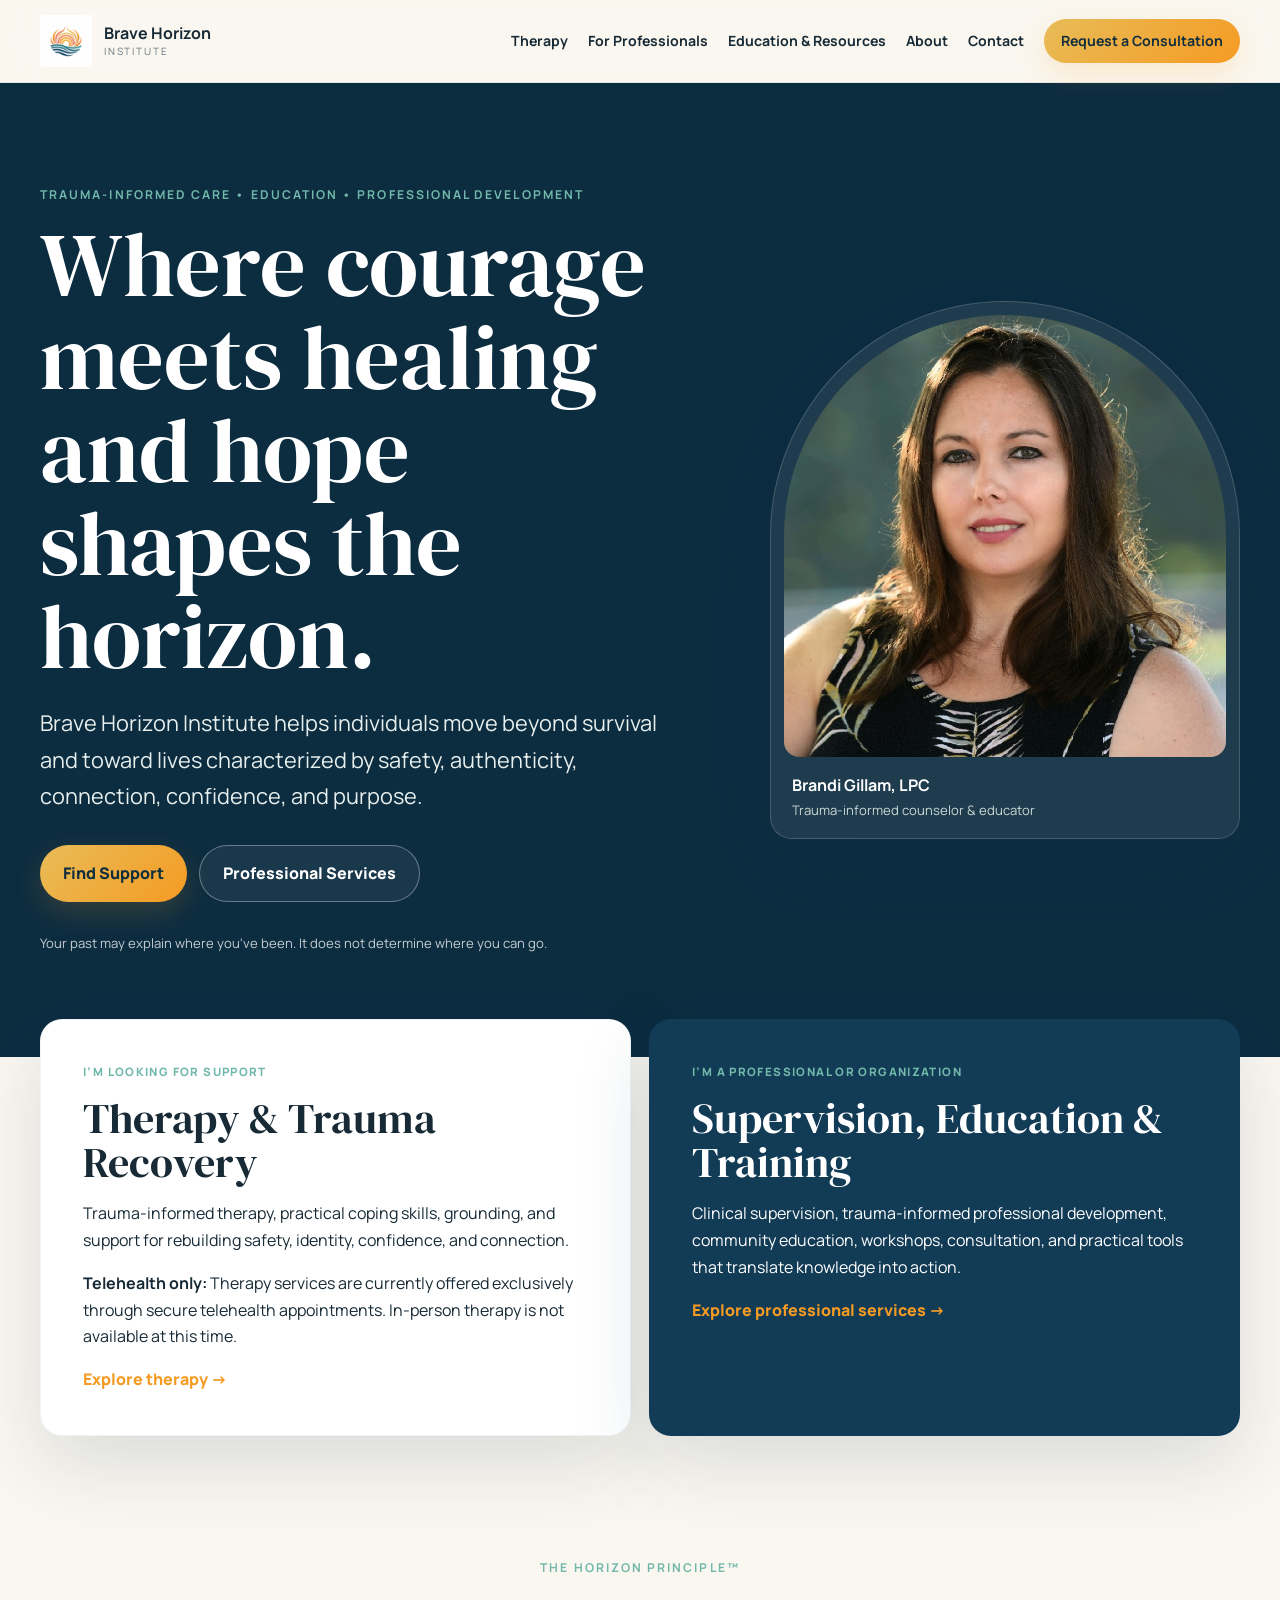
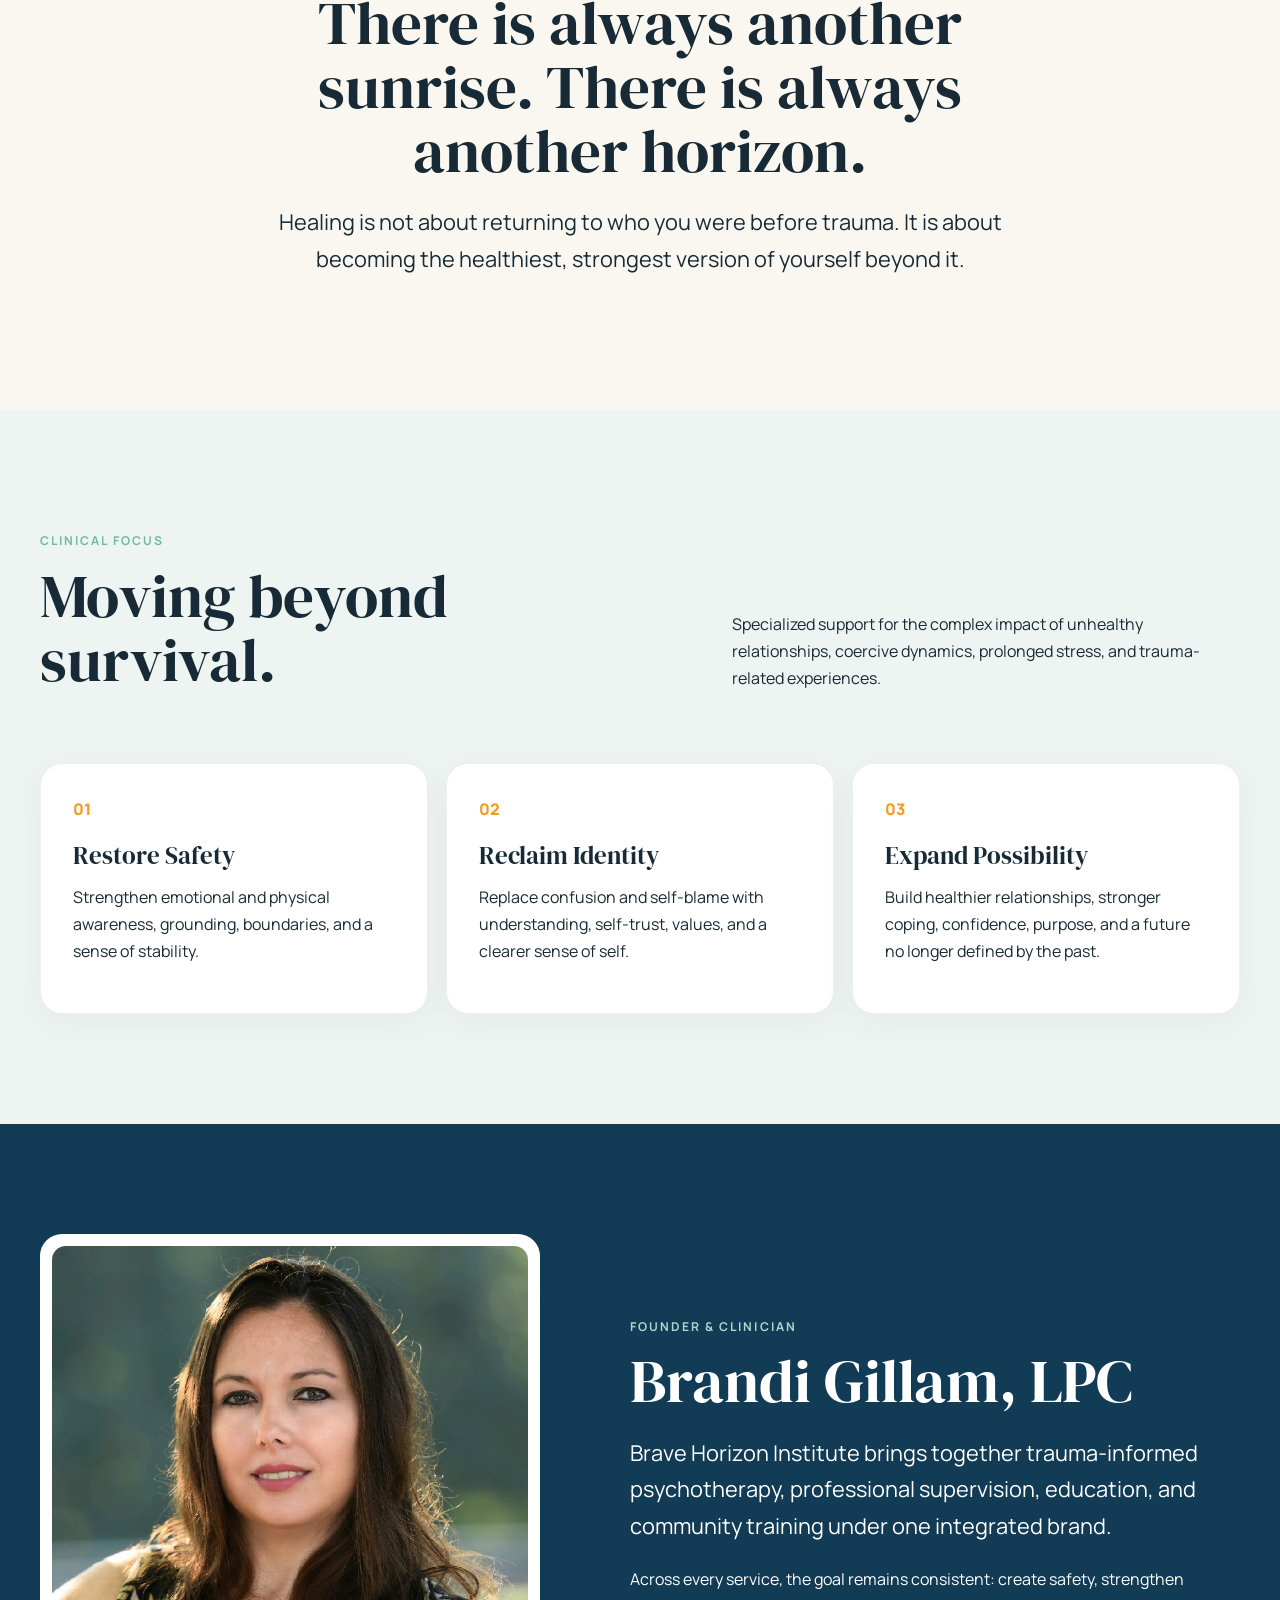
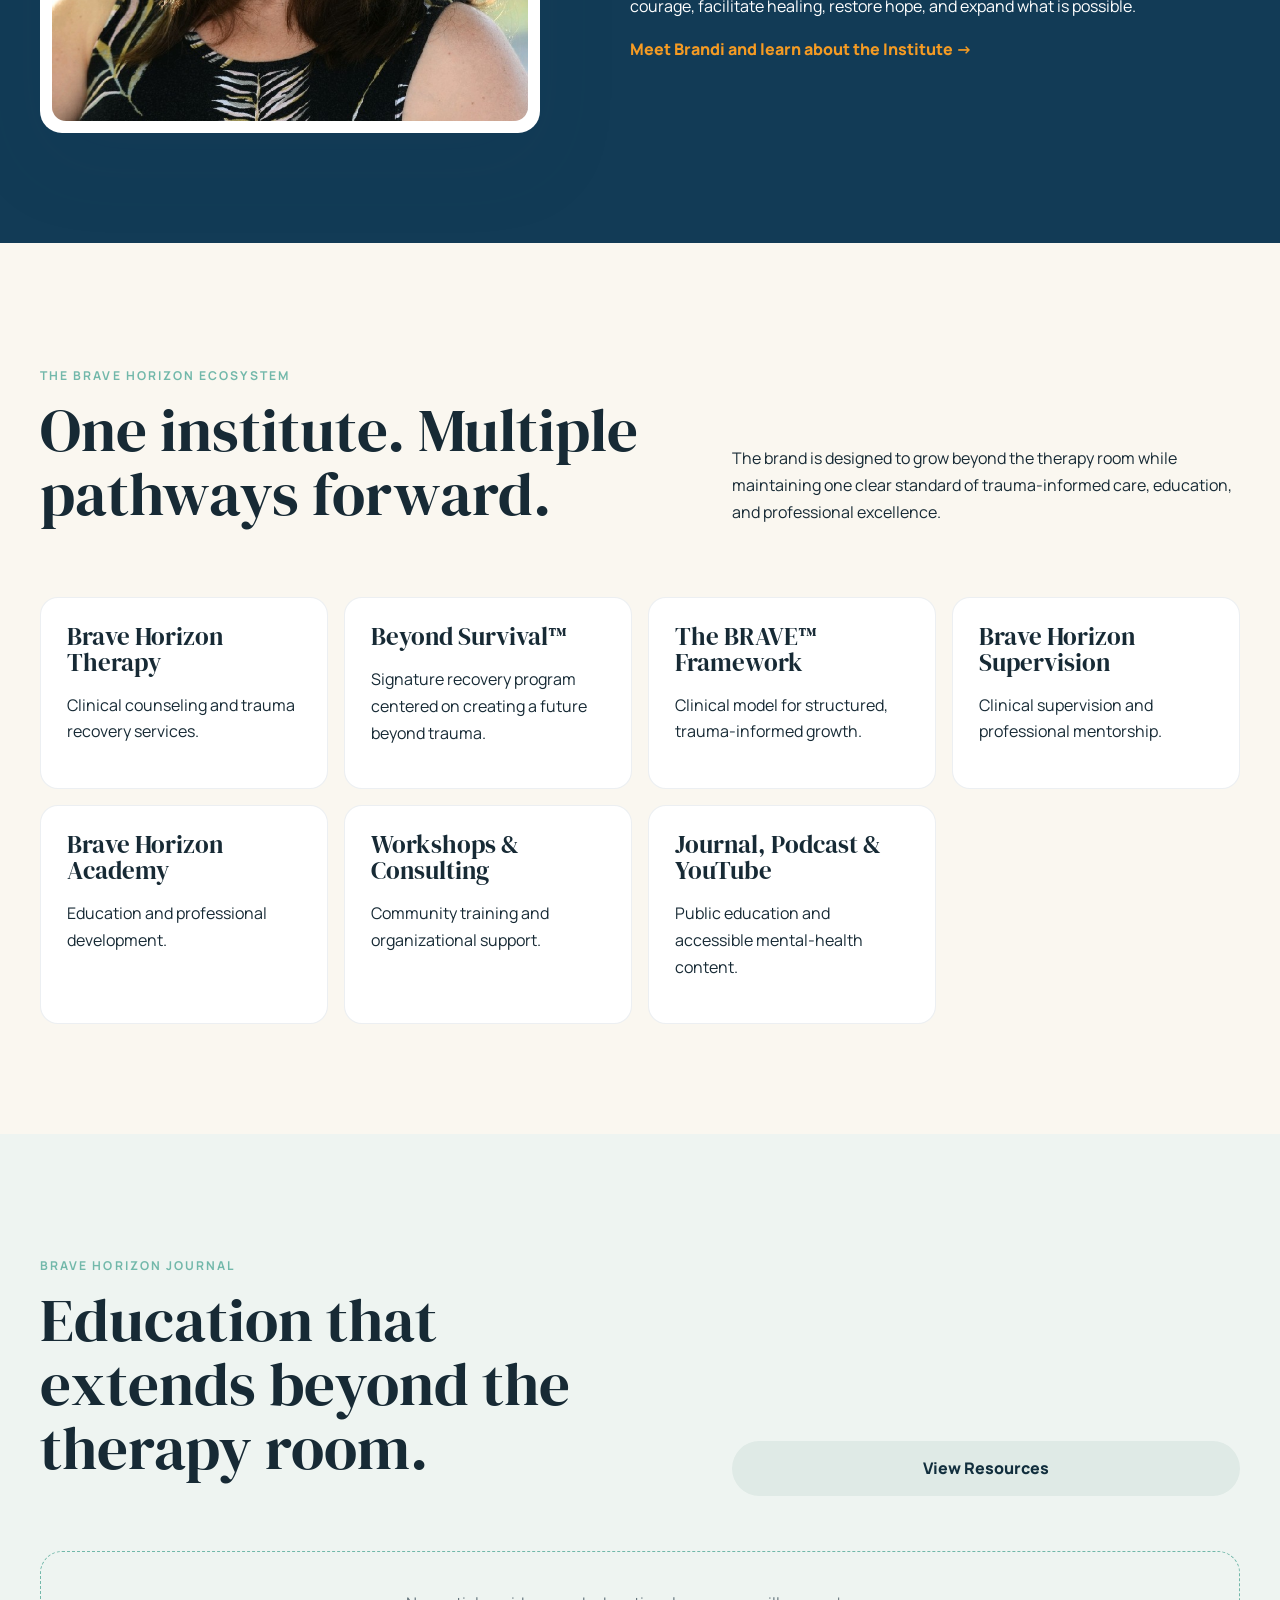
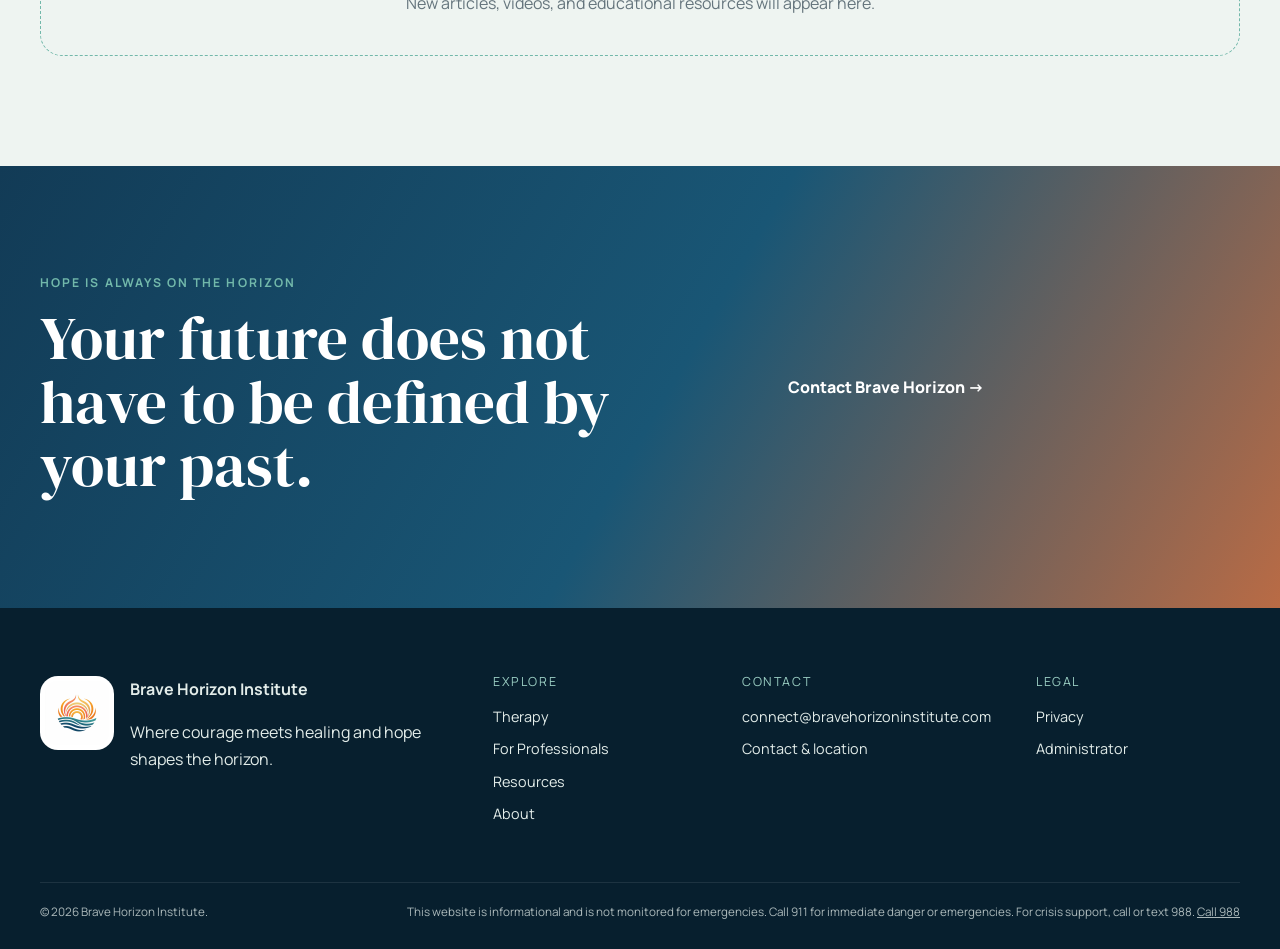
==== commit 17bfe70c: "Add files via upload" ====
--- a/index.html
+++ b/index.html
@@ -10,6 +10,7 @@
   <link rel="preconnect" href="https://fonts.gstatic.com" crossorigin>
   <link href="https://fonts.googleapis.com/css2?family=DM+Serif+Display&family=Manrope:wght@400;500;600;700&display=swap" rel="stylesheet">
   <link rel="stylesheet" href="assets/css/styles.css">
+  <link rel="icon" type="image/png" href="assets/images/brave-horizon-logo-soft.png">
 </head>
 <body>
 <a class="skip-link" href="#main">Skip to content</a>
@@ -27,8 +28,7 @@
       <a href="resources.html">Education & Resources</a>
       <a href="about.html">About</a>
       <a href="contact.html">Contact</a>
-      <a class="portal-link" href="consultation.html">Request a Consultation</a>
-      <a class="button button-small" href="book.html">Book Therapy</a>
+      <a class="button button-small" href="consultation.html">Request a Consultation</a>
     </nav>
   </div>
 </header>
@@ -59,7 +59,8 @@
     <a href="therapy.html" class="audience-card">
       <span class="card-kicker">I’m looking for support</span>
       <h2>Therapy & Trauma Recovery</h2>
-      <p>Trauma-informed therapy, EMDR, practical coping skills, grounding, and support for rebuilding safety, identity, confidence, and connection.</p>
+      <p>Trauma-informed therapy, practical coping skills, grounding, and support for rebuilding safety, identity, confidence, and connection.</p>
+      <p><strong>Telehealth only:</strong> Therapy services are currently offered exclusively through secure telehealth appointments. In-person therapy is not available at this time.</p>
       <span class="arrow-link">Explore therapy →</span>
     </a>
     <a href="professionals.html" class="audience-card dark-card">
@@ -99,7 +100,7 @@
     <div>
       <p class="eyebrow">Founder & clinician</p>
       <h2>Brandi Gillam, LPC</h2>
-      <p class="large-copy">Brave Horizon Institute brings together trauma-informed psychotherapy, EMDR, professional supervision, education, and community training under one integrated brand.</p>
+      <p class="large-copy">Brave Horizon Institute brings together trauma-informed psychotherapy, professional supervision, education, and community training under one integrated brand.</p>
       <p>Across every service, the goal remains consistent: create safety, strengthen courage, facilitate healing, restore hope, and expand what is possible.</p>
       <a class="text-link" href="about.html">Meet Brandi and learn about the Institute →</a>
     </div>
@@ -116,7 +117,6 @@
       <article><h3>Brave Horizon Therapy</h3><p>Clinical counseling and trauma recovery services.</p></article>
       <article><h3>Beyond Survival™</h3><p>Signature recovery program centered on creating a future beyond trauma.</p></article>
       <article><h3>The BRAVE™ Framework</h3><p>Clinical model for structured, trauma-informed growth.</p></article>
-      <article><h3>EMDR Intensives</h3><p>Advanced EMDR-focused services as offered by the practice.</p></article>
       <article><h3>Brave Horizon Supervision</h3><p>Clinical supervision and professional mentorship.</p></article>
       <article><h3>Brave Horizon Academy</h3><p>Education and professional development.</p></article>
       <article><h3>Workshops & Consulting</h3><p>Community training and organizational support.</p></article>
@@ -140,7 +140,7 @@
 <section class="cta sunrise-cta">
   <div class="container cta-grid">
     <div><p class="eyebrow">Hope is always on the horizon</p><h2>Your future does not have to be defined by your past.</h2></div>
-    <div class="cta-actions"><a class="button button-light" href="book.html">Book Therapy</a><a class="text-link light-link" href="contact.html">Contact Brave Horizon →</a></div>
+    <div class="cta-actions"><a class="text-link light-link" href="contact.html">Contact Brave Horizon →</a></div>
   </div>
 </section>
 </main>
@@ -152,12 +152,12 @@
       <div><strong>Brave Horizon Institute</strong><p>Where courage meets healing and hope shapes the horizon.</p></div>
     </div>
     <div><h3>Explore</h3><a href="therapy.html">Therapy</a><a href="professionals.html">For Professionals</a><a href="resources.html">Resources</a><a href="about.html">About</a></div>
-    <div><h3>Contact</h3><a href="mailto:connect@bravehorizoninstitute.com">connect@bravehorizoninstitute.com</a><a href="contact.html">Contact & location</a><a href="book.html">Book therapy</a></div>
+    <div><h3>Contact</h3><a href="mailto:connect@bravehorizoninstitute.com">connect@bravehorizoninstitute.com</a><a href="contact.html">Contact & location</a></div>
     <div><h3>Legal</h3><a href="privacy.html">Privacy</a><a href="admin.html">Administrator</a></div>
   </div>
   <div class="container footer-bottom">
     <span>© <span data-year></span> Brave Horizon Institute.</span>
-    <span>This website is informational and is not monitored for emergencies.</span>
+    <span>This website is informational and is not monitored for emergencies. Call 911 for immediate danger or emergencies. For crisis support, call or text 988. <a href="tel:988">Call 988</a></span>
   </div>
 </footer>
 <script src="assets/js/config.js"></script>
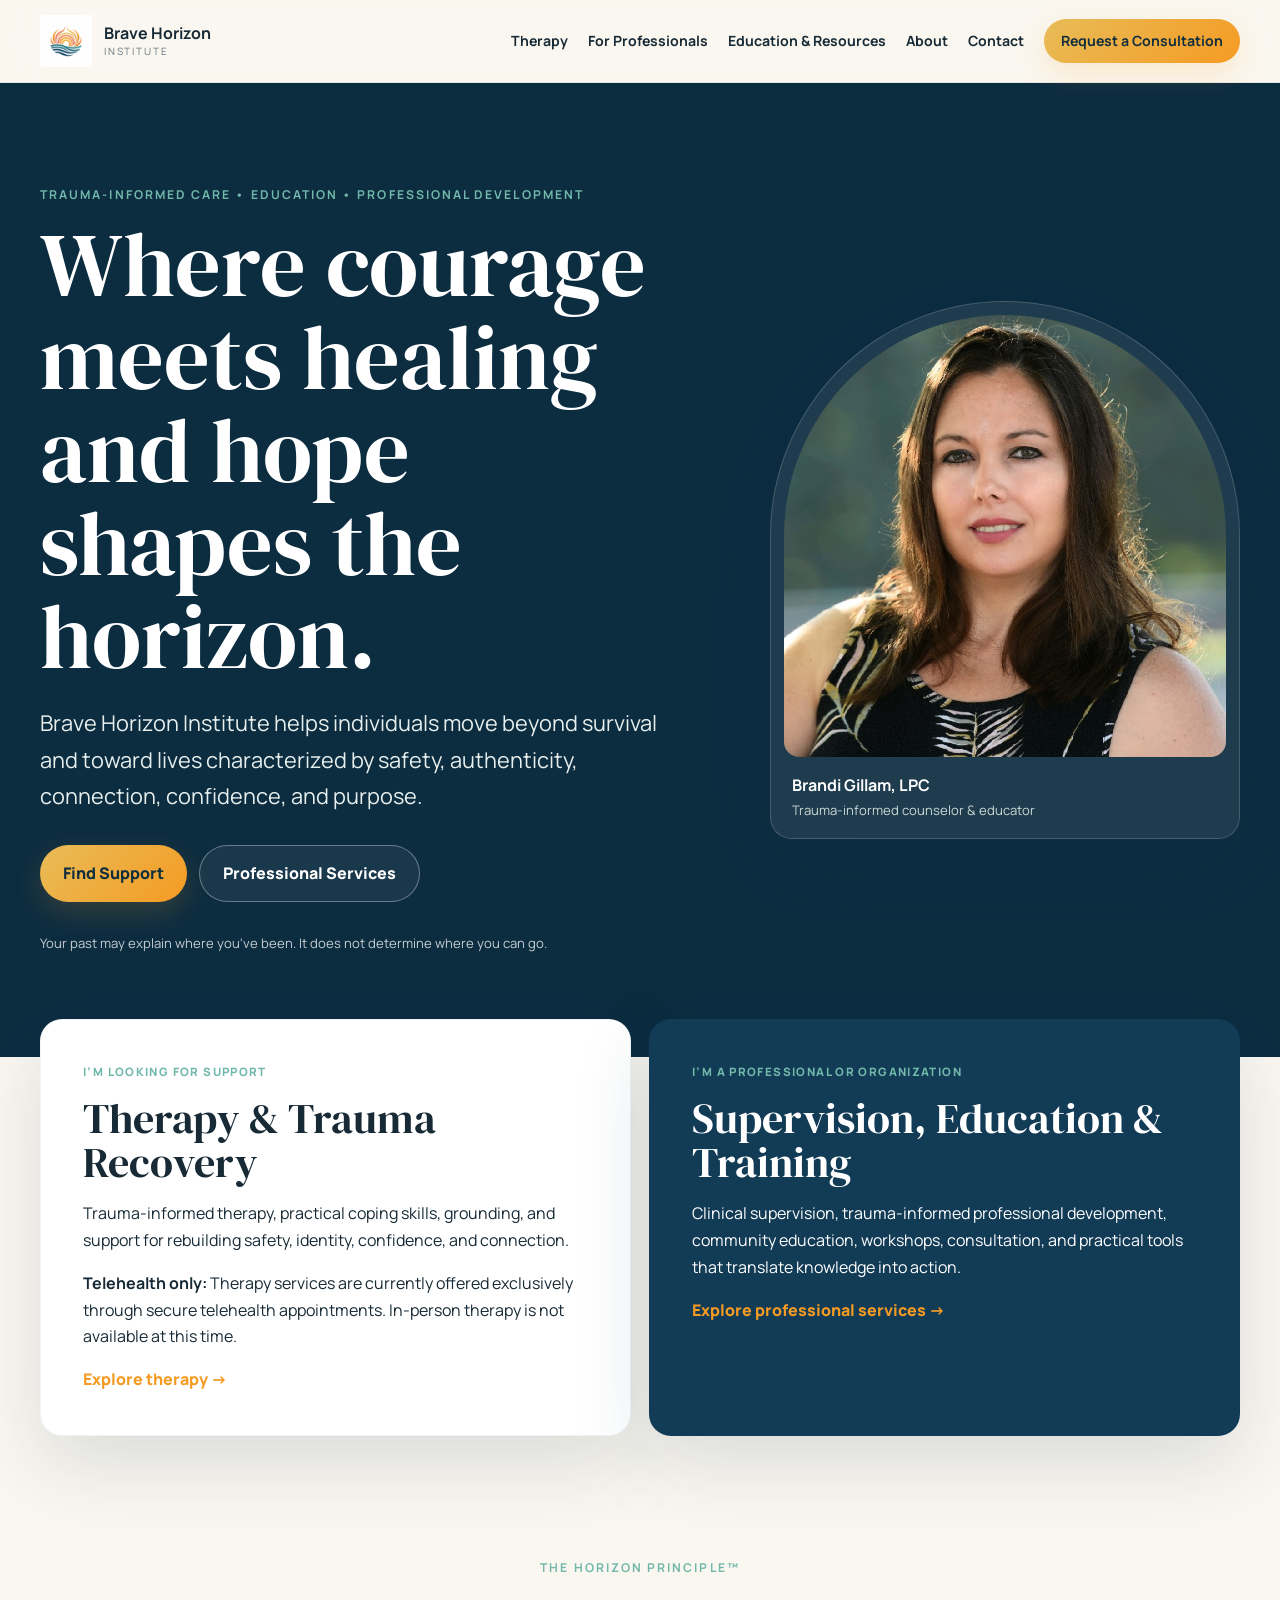
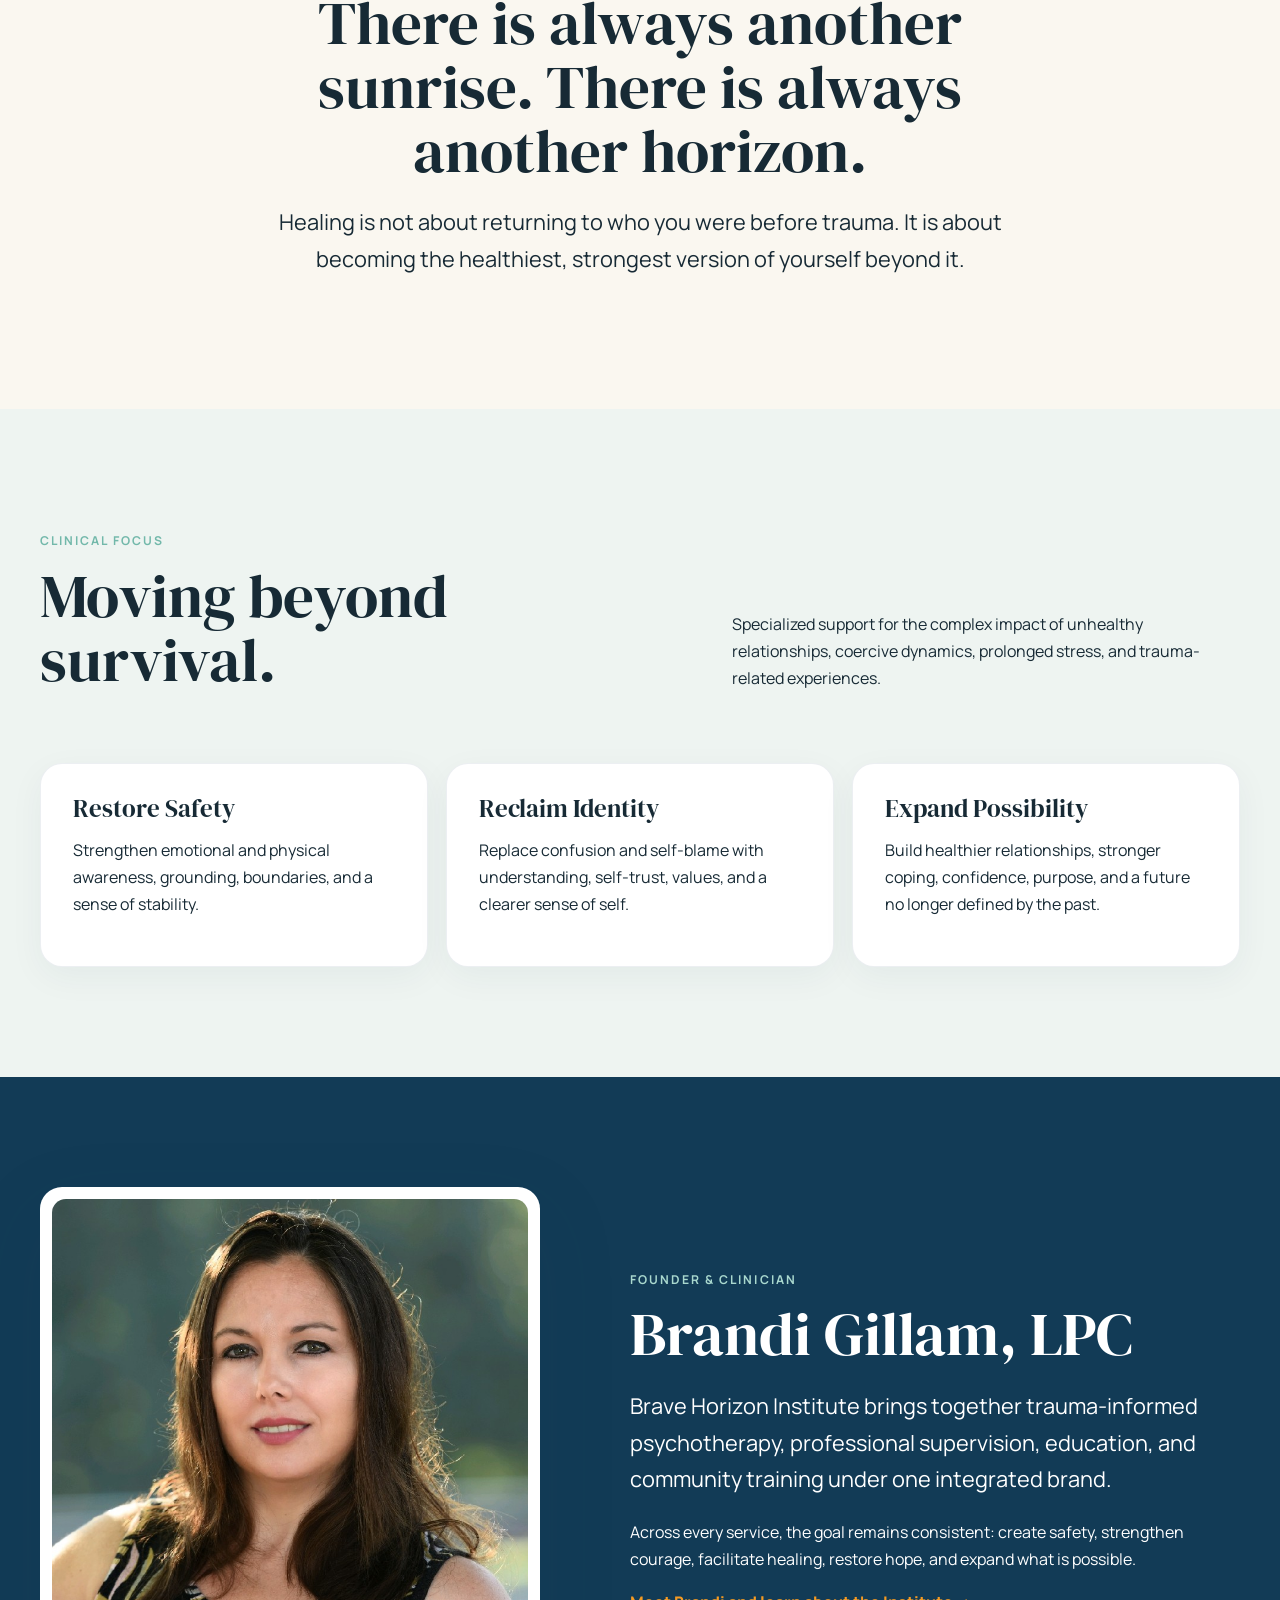
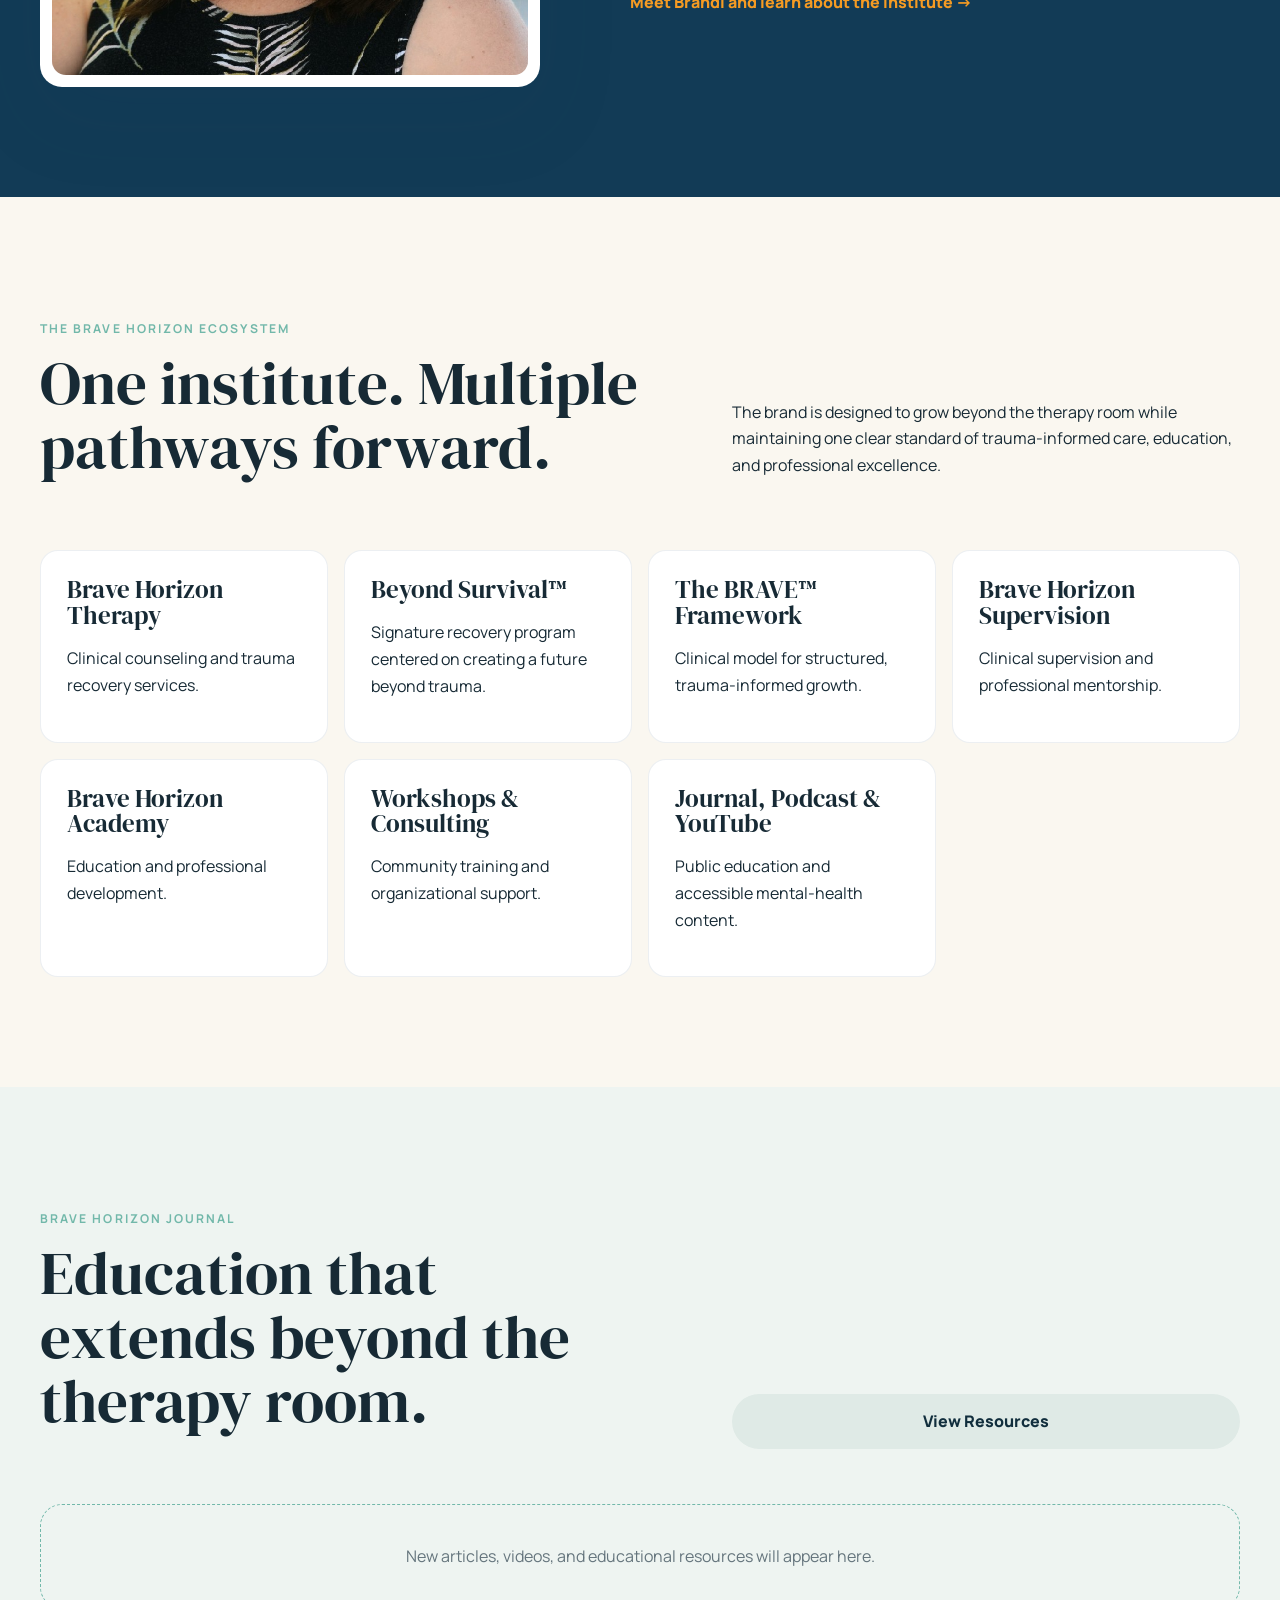
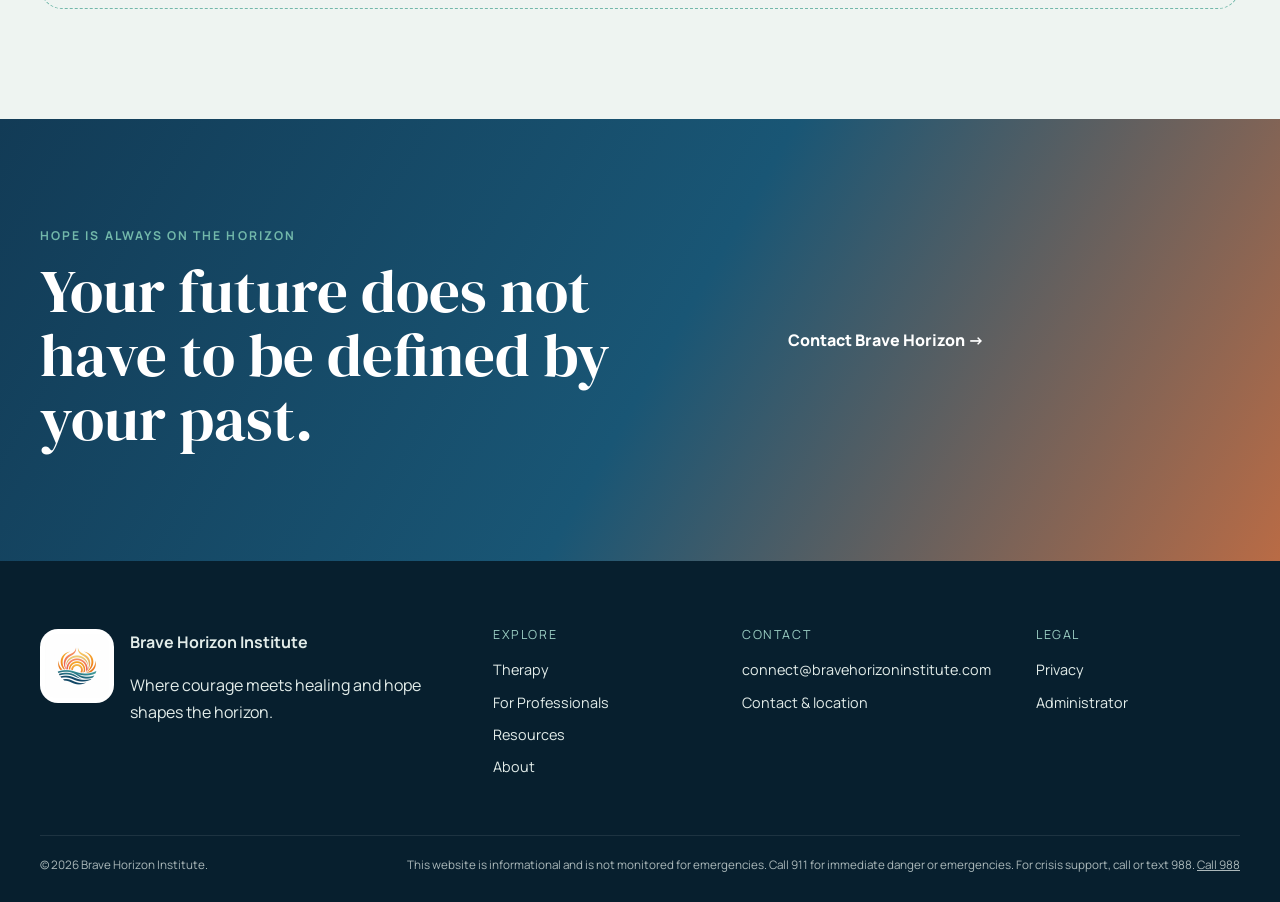
==== commit 1a002d1f: "Add files via upload" ====
--- a/index.html
+++ b/index.html
@@ -87,9 +87,9 @@
       <p>Specialized support for the complex impact of unhealthy relationships, coercive dynamics, prolonged stress, and trauma-related experiences.</p>
     </div>
     <div class="feature-grid three">
-      <article class="feature-card"><span>01</span><h3>Restore Safety</h3><p>Strengthen emotional and physical awareness, grounding, boundaries, and a sense of stability.</p></article>
-      <article class="feature-card"><span>02</span><h3>Reclaim Identity</h3><p>Replace confusion and self-blame with understanding, self-trust, values, and a clearer sense of self.</p></article>
-      <article class="feature-card"><span>03</span><h3>Expand Possibility</h3><p>Build healthier relationships, stronger coping, confidence, purpose, and a future no longer defined by the past.</p></article>
+      <article class="feature-card"><h3>Restore Safety</h3><p>Strengthen emotional and physical awareness, grounding, boundaries, and a sense of stability.</p></article>
+      <article class="feature-card"><h3>Reclaim Identity</h3><p>Replace confusion and self-blame with understanding, self-trust, values, and a clearer sense of self.</p></article>
+      <article class="feature-card"><h3>Expand Possibility</h3><p>Build healthier relationships, stronger coping, confidence, purpose, and a future no longer defined by the past.</p></article>
     </div>
   </div>
 </section>
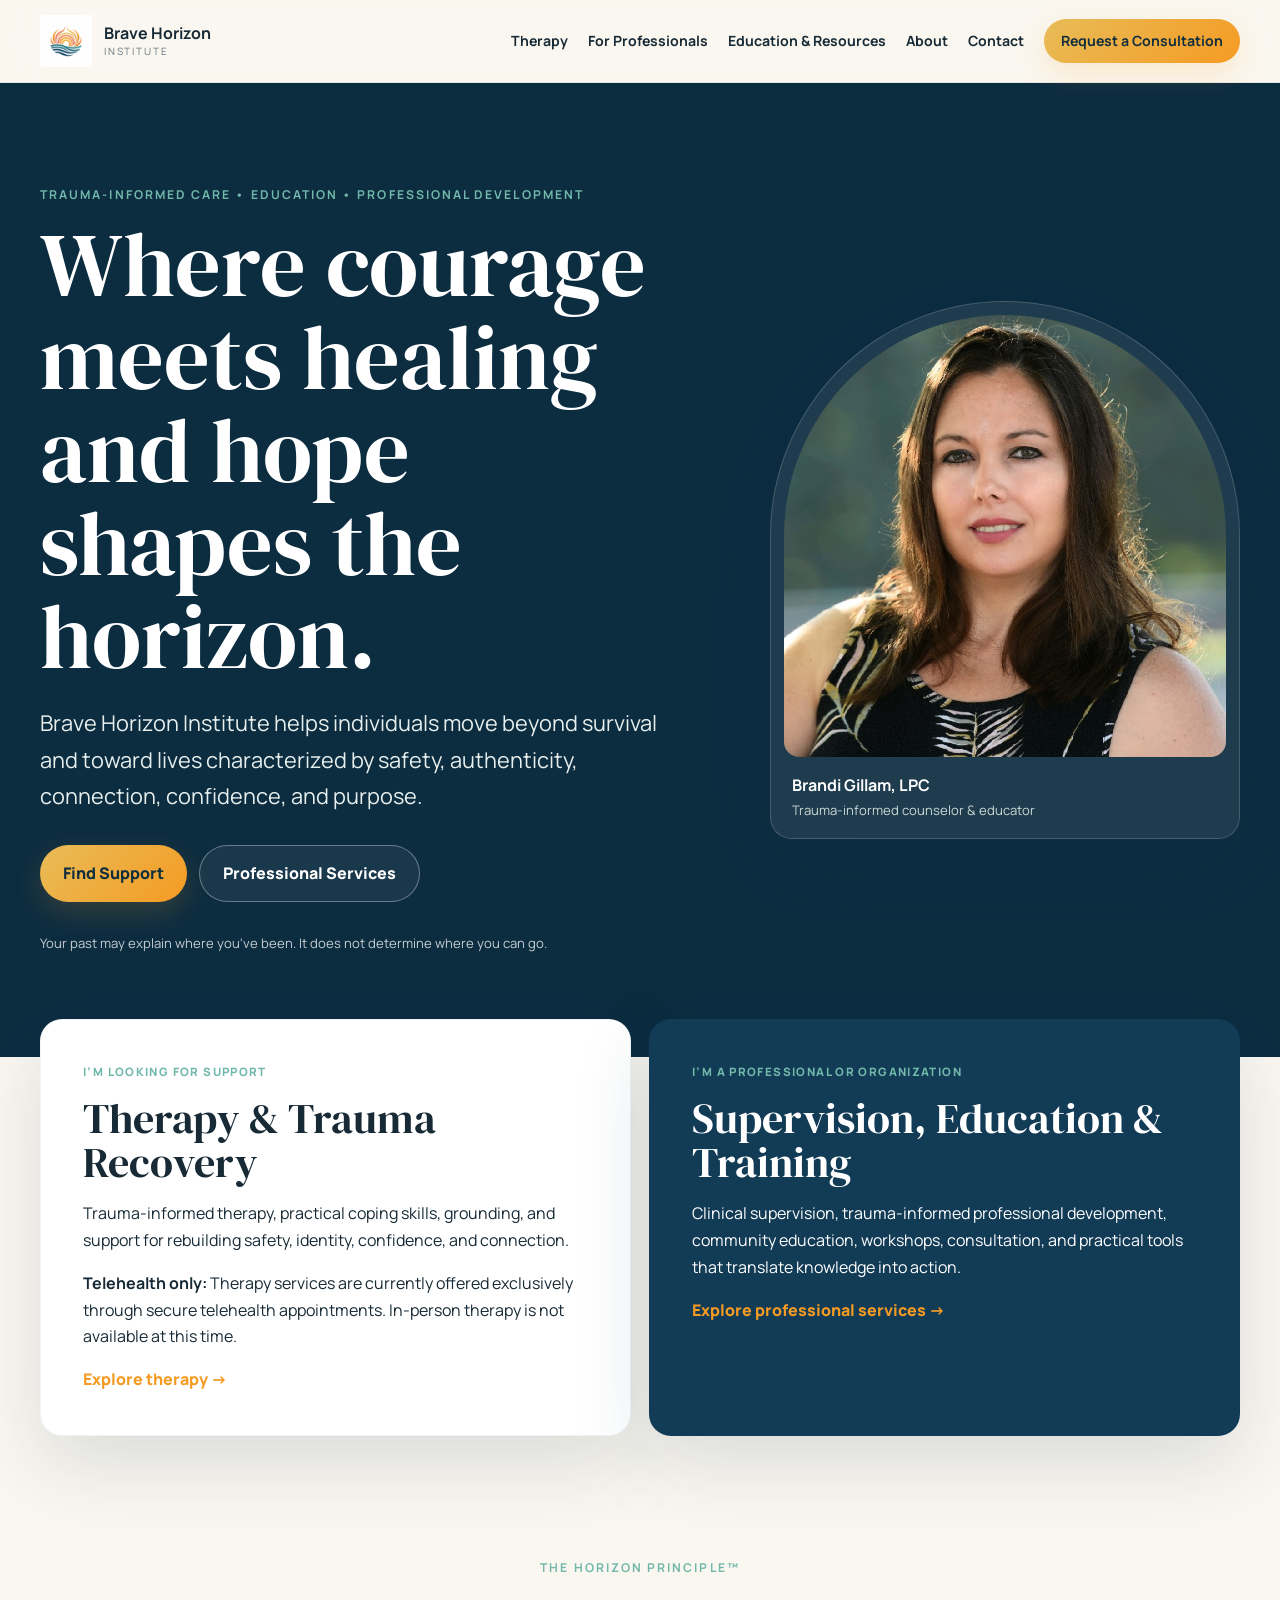
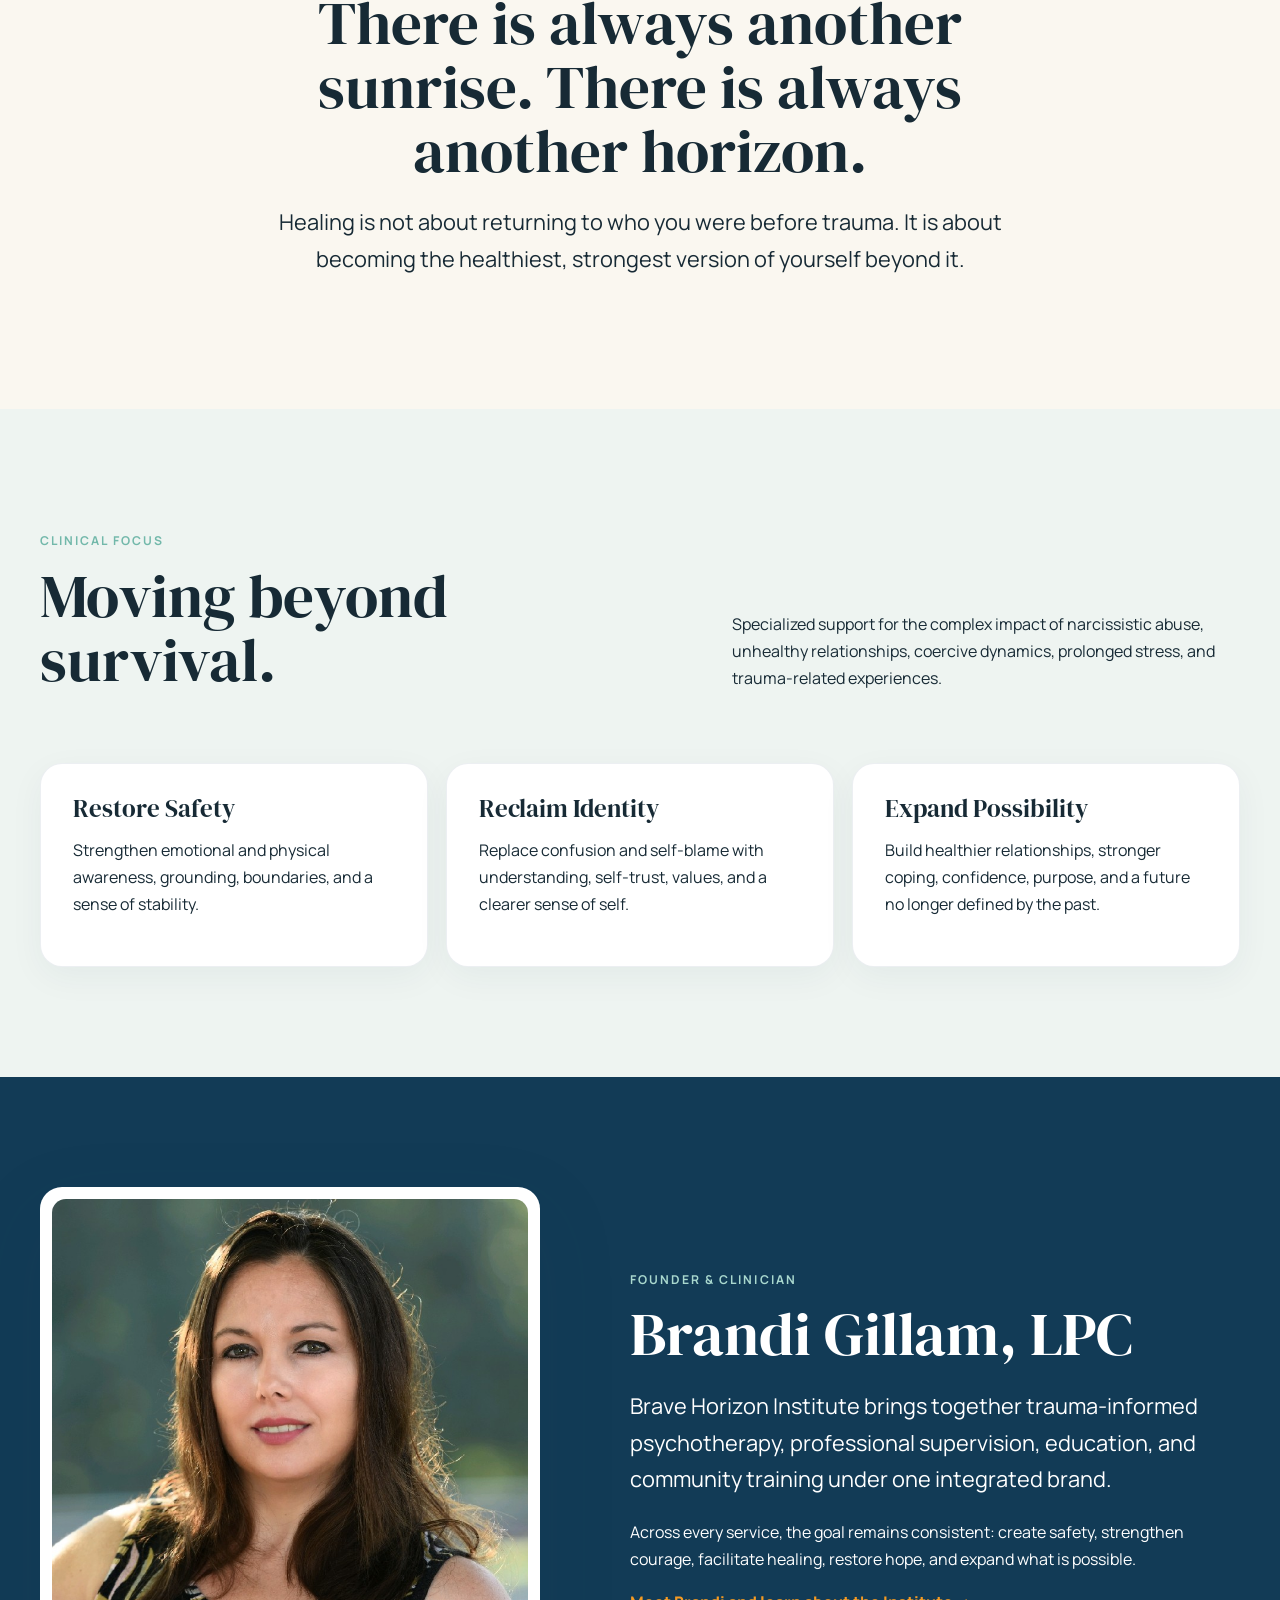
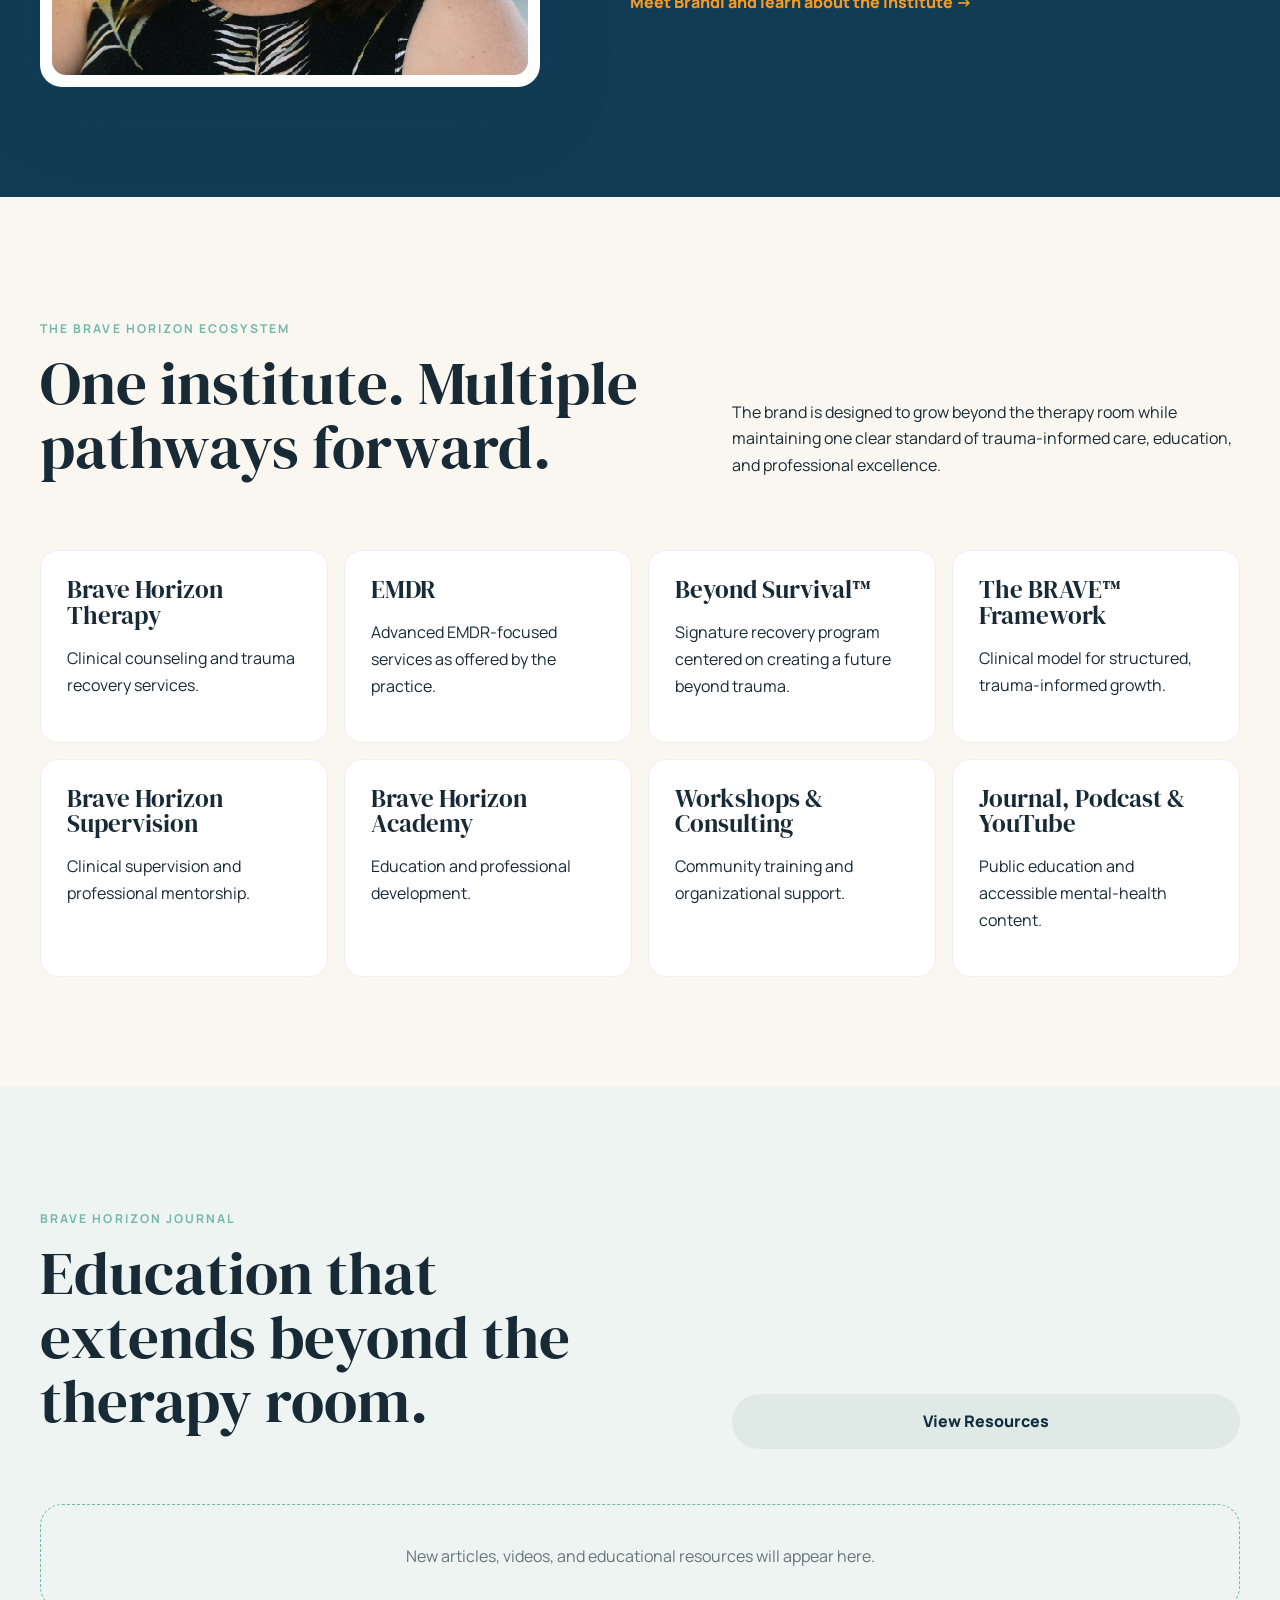
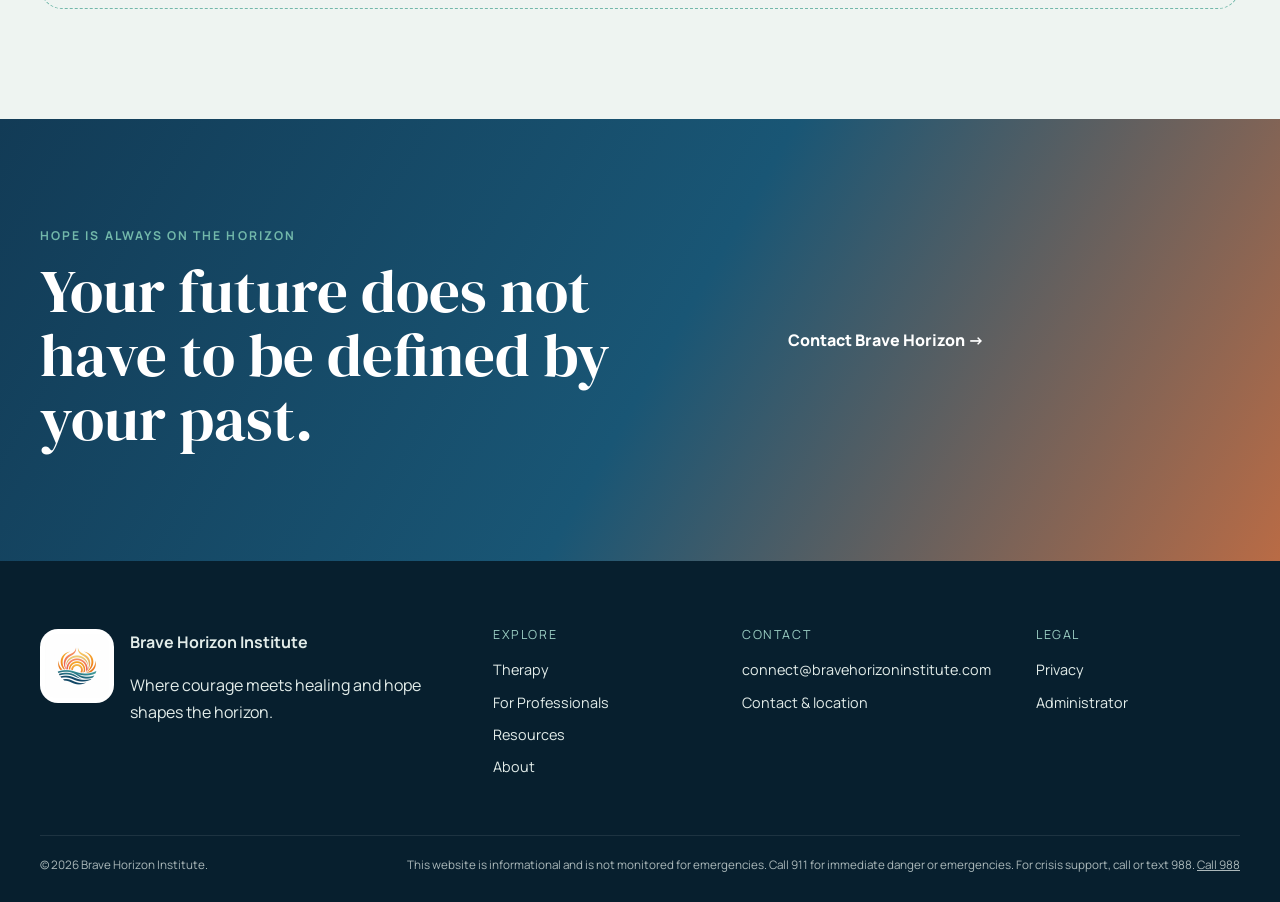
==== commit b63aa566: "Add files via upload" ====
--- a/index.html
+++ b/index.html
@@ -84,7 +84,7 @@
   <div class="container">
     <div class="section-heading">
       <div><p class="eyebrow">Clinical focus</p><h2>Moving beyond survival.</h2></div>
-      <p>Specialized support for the complex impact of unhealthy relationships, coercive dynamics, prolonged stress, and trauma-related experiences.</p>
+      <p>Specialized support for the complex impact of narcissistic abuse, unhealthy relationships, coercive dynamics, prolonged stress, and trauma-related experiences.</p>
     </div>
     <div class="feature-grid three">
       <article class="feature-card"><h3>Restore Safety</h3><p>Strengthen emotional and physical awareness, grounding, boundaries, and a sense of stability.</p></article>
@@ -115,6 +115,7 @@
     </div>
     <div class="ecosystem-grid">
       <article><h3>Brave Horizon Therapy</h3><p>Clinical counseling and trauma recovery services.</p></article>
+      <article><h3>EMDR</h3><p>Advanced EMDR-focused services as offered by the practice.</p></article>
       <article><h3>Beyond Survival™</h3><p>Signature recovery program centered on creating a future beyond trauma.</p></article>
       <article><h3>The BRAVE™ Framework</h3><p>Clinical model for structured, trauma-informed growth.</p></article>
       <article><h3>Brave Horizon Supervision</h3><p>Clinical supervision and professional mentorship.</p></article>
